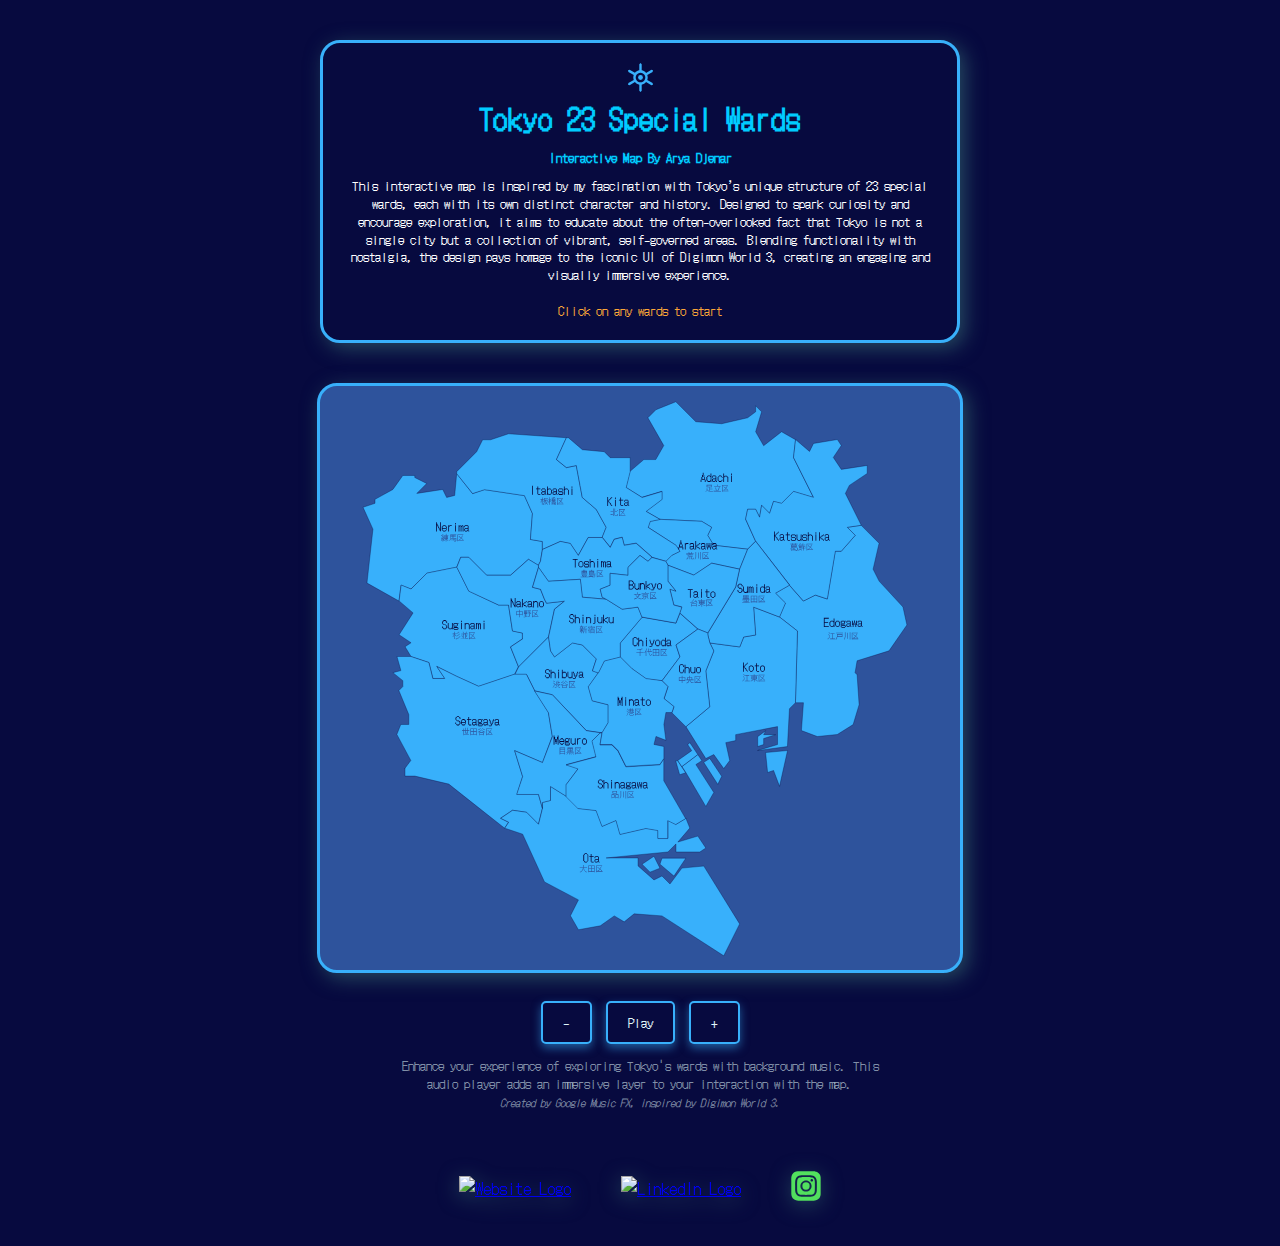
==== index.html @ 5ca35dac "Initial upload of Tokyo 23 Wards Interactive Map" ====
<!DOCTYPE html>
<html lang="en">
  <meta charset="UTF-8">
  <meta name="viewport" content="width=device-width, initial-scale=1.0">
  <title>Tokyo 23 Wards Map</title>
  <link rel="stylesheet" href="Tokyowards.css">
  <link href="https://fonts.googleapis.com/css2?family=DotGothic16&display=swap" rel="stylesheet">
<head>
  <div id="intro-section">
    <img src="Wards emblem/Tokyo-metropolis-emblem.svg" alt="Tokyo-metropolis-emblem Emblem" width="25">
    <h1 id="map-title">Tokyo 23 Special Wards</h1>
    <h2 id="map-subtitle">Interactive Map By Arya Djenar</h2>
    <p id="intro-paragraph">
      This interactive map is inspired by my fascination with Tokyo’s unique structure of 23 special wards, 
      each with its own distinct character and history. Designed to spark curiosity and encourage exploration, 
      it aims to educate about the often-overlooked fact that Tokyo is not a single city but a collection of vibrant, self-governed areas. 
      Blending functionality with nostalgia, the design pays homage to the iconic UI of Digimon World 3, creating an engaging and visually immersive experience.
    </p>
    <p id="intro-paragraph2">
      <br>Click on any wards to start
    </p>
  </div>
</head>
<body>
    <div id="map-container">
        <!-- SVG Map -->
        <?xml version="1.0" encoding="UTF-8"?>
        <svg xmlns="http://www.w3.org/2000/svg" version="1.1" viewBox="0 0 550 500">
          <!-- Generator: Adobe Illustrator 29.0.0, SVG Export Plug-In . SVG Version: 2.1.0 Build 186)  -->
          <defs>
            <style>
              .st0 {
                fill: #38b0fb;
                stroke: #070a3f;
                stroke-width: .3px;
              }
        
              .st1 {
                fill: #070a3f;
                
              }
        
              .st2 {
                fill: #2e539c;
             
              }
                </style>
          </defs>
          <g id="Layer_1">
            <g id="Layer_11" data-name="Layer_1">
              <g id="Edogawa">
                <path class="st0" d="M398.8,196.1l15.9,12.4-1.8,63.6h7.1l-1.8,24.7,14.1,5.3,17.7-1.8,14.1-8.8,5.3-17.7-1.8-26.5-1.8-1.8,1.8-10.6,28.3-8.8,15.9-23-3.5-15.9-21.2-23-5.3-10.6,5.3-23-14.1-14.1-1.8-1.8-12.4,1.8,7.1,7.1-12.4,14.1h-5.3l-7.1,42.4-10.6-3.5-10.6,5.3-12.4-14.1-12.4,7.1,8.8,8.8-5.3,12.4h.2,0Z"/>
              </g>
              <g id="Adachi">
                <path class="st0" d="M370.5,100.6h7.1l3.5,7.1,1.8-10.6,7.1,7.1,3.5-10.6,7.1,1.8,10.6-10.6,17.7,5.3-17.7-35.4,1.8-15.9-12.4-7.1-15.9,12.4-7.1-12.4,5.3-17.7-5.3-5.3v5.3l-7.1,5.3-23,5.3-23-1.8-17.7-17.7-17.7,7.1-7.1,7.1,14.1,24.7-7.1,12.4h-10.6l-12.4,10.6-3.5,14.1,14.1,8.8,17.7-5.3v7.1l-14.1,10.6,12.4,7.1,37.1,1.8,8.8,5.3-3.5,7.1,5.3,8.8,30.1,3.5,7.1-7.1-8.8-19.4,1.8-8.8h0Z"/>
              </g>
              <g id="Nerima">
                <path class="st0" d="M32.9,166l28.3,15.9,1.8-14.1,8.8,3.5,14.1-14.1,26.5-5.3,3.5-8.8h7.1l15.9,15.9h21.2l15.9-14.1,8.8,5.3,1.8-3.5,1.8-10.6v-7.1l-10.6-1.8,1.8-23-7.1-15.9-35.4-5.3-10.6,3.5-14.1-17.7-1.8,19.4-7.1,1.8-3.5-7.1-23,3.5,8.8-8.8-10.6-5.3v-1.8h-10.6l-8.8,12.4-15.9,8.8v3.5l-10.6,3.5,8.8,19.4-5.3,47.7v.2h.1Z"/>
              </g>
              <g id="Itabashi">
                <path class="st0" d="M245,116.5l-8.8-15.9-12.4-10.6-5.3-28.3-8.8,1.8-8.8-7.1,8.8-19.4-51.3-3.5-15.9,5.3h-7.1l-5.3,10.6-17.7,17.7v1.8l14.1,17.7,10.6-3.5,35.4,5.3,7.1,15.9-1.8,23,10.6,1.8v7.1l15.9-7.1,8.8,1.8,7.1,10.6,8.8-15.9h12.4l3.5-8.8v-.3h0Z"/>
              </g>
              <g id="Katsushika">
                <path class="st0" d="M407.6,167.8l12.4,14.1,10.6-5.3,10.6,3.5,7.1-42.4h5.3l12.4-14.1-7.1-7.1,12.4-1.8-14.1-28.3,3.5-7.1,15.9-10.6v-7.1l-23,3.5-7.1-10.6,7.1-10.6-3.5-5.3-21.2,3.5-3.5,7.1-12.4-10.6-1.8,15.9,17.7,35.4-17.7-5.3-10.6,10.6-7.1-1.8-3.5,10.6-7.1-7.1-1.8,10.6-3.5-7.1h-7.1l-1.8,8.8,8.8,19.4,30.1,38.9v.3h0Z"/>
              </g>
              <g id="Arakawa">
                <path class="st0" d="M299.8,150.1l23,8.8,15.9-10.6,24.7,5.3,7.1-17.7-30.1-3.5-5.3-8.8,3.5-7.1-8.8-5.3-37.1-1.8-8.8,1.8-1.8,5.3,24.7,15.9,3.5,5.3-7.1,3.5-5.3,5.3,1.8,3.5h0Z"/>
              </g>
              <g id="Kita">
                <path class="st0" d="M285.7,143.1l12.4,3.5,5.3-5.3,7.1-3.5-3.5-5.3-24.7-15.9,1.8-5.3,8.8-1.8-12.4-7.1,14.1-10.6v-7.1l-17.7,5.3-14.1-8.8,3.5-14.1v-12.4h-17.7l-5.3-5.3-19.4-1.8-12.4-10.6h-1.8l-8.8,19.4,8.8,7.1,8.8-1.8,5.3,28.3,12.4,10.6,8.8,15.9-3.5,8.8,7.1,8.8,3.5-7.1,7.1-1.8,1.8,7.1,10.6-1.8,14.1,12.4v.2h0Z"/>
              </g>
              <g id="Toshima">
                <path class="st0" d="M285.7,143.1l-14.1-12.4-10.6,1.8-1.8-7.1-7.1,1.8-3.5,7.1-7.1-8.8h-12.4l-8.8,15.9-7.1-10.6-8.8-1.8-15.9,7.1-1.8,10.6-1.8,3.5v1.8l8.8,12.4,28.3-1.8,1.8,15.9,21.2,1.8-3.5-1.8-1.8-7.1,8.8-3.5v-10.6l15.9,1.8v-7.1l10.6-10.6,7.1,5.3,3.5-3.5h.1Z"/>
              </g>
              <g id="Suginami">
                <path class="st0" d="M167.2,240.3l-7.1-17.7,10.6-7.1v-5.3l-8.8-1.8-3.5-23h-8.8l-26.5-12.4-10.6-21.2-26.5,5.3-14.1,14.1-8.8-3.5-1.8,14.1,12.4,10.6-12.4,19.4,10.6,7.1-5.3,3.5,5.3,8.8,15.9,5.3,3.5,14.1h10.6l-7.1-10.6,17.7,8.8,19.4,8.8,31.8-10.6,3.5-7.1v.4h0Z"/>
              </g>
              <g id="Nakano">
                <path class="st0" d="M170.8,215.5l-10.6,7.1,7.1,17.7,26.5-26.5,5.3-24.7,8.8-7.1-15.9,1.8-1.8-3.5-3.5-8.8-7.1-1.8,5.3-17.7v-1.8l-8.8-5.3-15.9,14.1h-21.2l-15.9-15.9h-7.1l-3.5,8.8,10.6,21.2,26.5,12.4h8.8l3.5,23,8.8,1.8v5.3h0Z"/>
              </g>
              <g id="Shibuya">
                <path class="st0" d="M181.4,261.5l15.9,3.5,30.1,31.8,12.4,1.8h1.8l5.3-8.8v-15.9l-14.1-3.5-3.5-12.4,8.8-12.4-5.3-1.8,3.5-10.6-12.4-12.4-8.8-1.8-15.9,12.4-3.5-5.3-1.8-12.4-26.5,26.5-3.5,7.1h10.6l7.1,14.1h-.2Z"/>
              </g>
              <g id="Setagaya">
                <path class="st0" d="M66.5,330.1v7.1h8.8l30.1,7.1,33.6,26.6,15.9,12.5,3.5-5.3-7.1-3.5,10.6-7.1,12.4,1.8,10.6,10.7,3.5-14.2-3.5-12.5h-19c0-.1,5-15.7,5-15.7l-7.1-23,24.7,10.6,8.7-23.4-3.5-21.3-12.4-19.5-7.1-14.2h-10.6l-31.8,10.7-19.4-8.8-17.7-8.8,7.1,10.7h-10.6l-3.5-14.2-15.9-5.3h-12.4l3.5,12.5-7.1,1.8,8.8,7.1v5.3l-3.5,3.5,8.8,21.3v8.8h-7.1l-3.5,8.8,12.4,23.1-5.3,7.1v-.3h.1Z"/>
              </g>
              <g id="Ota">
                <path class="st0" d="M315.7,374.6l-8.8,5.3-7.1-3.5v15.9h-8.8v-7.1l-10.6-1.8-23,5.3-3.5-12.4-12.4,5.3-5.3-14.1-15.9-1.8-10.6-10.6-14.1-8.8v12.4l-7.1,1.8v5.3l-3.5,14.1-10.6-10.6-12.4-1.8-10.6,7.1,7.1,3.5-3.5,5.3,15.9,5.3,19.4,42.4,30.1,15.9-7.1,14.1,7.1,12.4,19.4-3.5,12.4-8.8,8.8,5.3,8.8-7.1,24.7,1.8,54.8,35.4,14.1-28.3-31.8-51.3-19.4,1.8-10.6,14.1-7.1-7.1-7.1,3.5-14.1-12.4v-7.1h-28.3l54.8-5.3,7.1-7.1v7.1h21.2l5.3-3.5-7.1-10.6-17.7,5.3,10.6-12.4-3.5-8.8h0ZM276.8,415.3l7.1,7.1,8.8-3.5-5.3-10.6-10.6,7.1h0ZM292.7,415.3l12.4,10.6,10.6-15.9h-21.2l-1.8,5.3Z"/>
              </g>
              <g id="Meguro">
                <path class="st0" d="M209.7,355.2v-10.6l10.6-14.1-10.6-3.5,26.5-7.1-3.5-14.1,7.1-7.1-12.4-1.8-30.1-31.8-15.9-3.5,12.4,19.4,3.5,21.2-8.8,23-24.7-10.6,7.1,23-5.3,15.9h19.4l3.5,12.4v-5.3l7.1-1.8v-12.4l14.1,8.8h0Z"/>
              </g>
              <g id="Shinagawa">
                <path class="st0" d="M220.1,366l15.9,1.8,5.3,14.1,12.4-5.3,3.5,12.4,23-5.3,10.6,1.8v7.1h8.8v-15.9l7.1,3.5,8.8-5.3-19.4-33.6v-19.4l-3.5,5.3-30.1,1.8-7.1-14.1-5.3-5.3h-10.6l1.8-10.6h-1.8l-7.1,7.1,3.5,14.1-26.5,7.1,10.6,3.5-10.6,14.1v10.6l10.6,10.6h.1ZM315.5,334.2l-3.5-5.3-3.5-5.3h-1.8l3.5,12.4,5.3-1.8h0Z"/>
              </g>
              <g id="Koto">
                <path class="st0" d="M315.7,293.3l17.7,28.3,7.1-3.5,8.8,12.4,5.3-7.1-3.5-15.9,8.8-1.8v-5.3l37.1-7.1v15.9l-17.7,5.3,26.5-3.5,1.8-33.6,5.3-5.3,1.8-63.6-15.9-12.4-23-8.8,1.8,24.7-10.6,1.8-3.5,8.8-26.5-3.5,3.5,7.1-7.1,17.7,3.5,31.8-21.2,17.7h0ZM379.4,302.2v8.8l5.3-1.8v-5.3l10.6-3.5h-10.6l1.8-3.5-7.1,5.3h0ZM386.4,316.3l1.8,17.7,5.3-1.8,5.3,14.1,7.1-31.8-19.4,1.8h0ZM326.3,318.1l-14.1,10.6,3.5,5.3,17.7,30.1,7.1-12.4-15.9-24.7,5.3-3.5-3.5-5.3h-.1ZM331.6,325.1l12.4,19.4,3.5-7.1-10.6-15.9-5.3,3.5h0Z"/>
              </g>
              <g id="Sumida">
                <path class="st0" d="M335.2,212l1.8,7.1,26.5,3.5,3.5-8.8,10.6-1.8-1.8-24.7,23,8.8,5.3-12.4-8.8-8.8,12.4-7.1-30.1-38.9-7.1,7.1-7.1,17.7-3.5,15.9-24.7,40.7v1.8h0Z"/>
              </g>
              <g id="Chiyoda">
                <path class="st0" d="M268,242.1l12.4,8.8,14.1,1.8,15.9-21.2-3.5-10.6,19.4-14.1-15.9-14.1-3.5,8.8-30.1-5.3-19.4,23v12.4l10.6,10.6h0Z"/>
              </g>
              <g id="Taito">
                <path class="st0" d="M326.3,206.7l8.8,3.5,24.7-40.7,3.5-15.9-24.7-5.3-15.9,10.6-23-8.8v14.1l7.1,8.8-5.3-1.8,3.5,14.1,7.1,1.8-1.8,5.3,15.9,14.1v.2h0Z"/>
              </g>
              <g id="Chuo">
                <path class="st0" d="M303.3,281l12.4,12.4,21.2-17.7-3.5-31.8,7.1-17.7-3.5-7.1-1.8-7.1v-1.8l-8.8-3.5-19.4,14.1,3.5,10.6-15.9,21.2,5.3,5.3-3.5,10.6,8.8,7.1-1.8,5.3h-.1Z"/>
              </g>
              <g id="Minato">
                <path class="st0" d="M229.1,258l3.5,12.4,14.1,3.5v15.9l-5.3,8.8-1.8,10.6h10.6l5.3,5.3,7.1,14.1,30.1-1.8,3.5-5.3v-10.6l-8.8-1.8,1.8-7.1,8.8,3.5-1.8-14.1,1.8-10.6h5.3l1.8-5.3-8.8-7.1,3.5-10.6-5.3-5.3-14.1-1.8-12.4-8.8-10.6-10.6-14.1,3.5-5.3,10.6-8.8,12.4v.2h0ZM312.2,328.7l14.1-10.6-7.1-10.6-1.8,1.8,3.5,5.3-12.4,8.8,3.5,5.3h.2,0Z"/>
              </g>
              <g id="Shinjuku">
                <path class="st0" d="M276.8,196.1l-3.5-8.8-14.1,1.8-14.1-8.8-21.2-1.8-1.8-15.9-28.3,1.8-8.8-12.4-5.3,17.7,7.1,1.8,3.5,8.8,1.8,3.5,15.9-1.8-8.8,7.1-5.3,24.7,1.8,12.4,3.5,5.3,15.9-12.4,8.8,1.8,12.4,12.4-3.5,10.6,5.3,1.8,5.3-10.6,14.1-3.5v-12.4l19.4-23h0Z"/>
              </g>
              <g id="Bunkyo">
                <path class="st0" d="M306.9,173.1l-7.1-8.8v-14.1l-1.8-3.5-12.4-3.5-3.5,3.5-7.1-5.3-10.6,10.6v7.1l-15.9-1.8v10.6l-8.8,3.5,1.8,7.1,3.5,1.8,14.1,8.8,14.1-1.8,3.5,8.8,30.1,5.3,3.5-8.8,1.8-5.3-7.1-1.8-3.5-14.1,5.3,1.8h.1Z"/>
              </g>
            </g>
          </g>
          <g id="Wards_labels">
            <g id="Labels">
              <path class="st1" d="M438.1,196.8h4.4v.7h-3.7v3h3.1v.7h-3.1v3h3.7v.7h-4.4v-8.2h0Z"/>
              <path class="st1" d="M443.7,203.7h-.6v-3.2h.6v-.6h.6v-.6h2v.6h.5v-2.5h.7v7.5h-.7v-.6h-.5v.6h-2v-.6h-.6v-.6h0ZM444.4,203.6v.6h1.8v-.6h.6v-3h-.6v-.6h-1.8v.6h-.6v3h.6Z"/>
              <path class="st1" d="M448.7,203.7h-.6v-3.2h.6v-.6h.6v-.6h2v.6h.6v.6h.6v3.2h-.6v.6h-.6v.6h-2v-.6h-.6v-.6ZM449.4,203.6v.6h1.8v-.6h.6v-3h-.6v-.6h-1.8v.6h-.6v3h.6Z"/>
              <path class="st1" d="M453.1,203.6h.6v-.5h-.6v-.7h.6v-.5h-.6v-2h.6v-.6h2.6v.6h.5v-.6h.7v.7h-.6v1.9h-.6v.6h-2.5v.5h3.1v.6h.6v1.4h-.6v.6h-3.2v-.6h-.6v-1.4ZM456.2,201.8v-1.8h-2.4v1.8h2.4ZM456.8,204.9v-1.1h-3v1.1h3Z"/>
              <path class="st1" d="M458.1,202.4h.6v-.6h2.5v-1.8h-2.4v1.2h-.7v-1.3h.6v-.6h2.6v.6h.6v4.3h.6v.7h-.7v-.6h-1.1v.6h-2v-.6h-.6v-2h0ZM460.6,204.2v-.6h.6v-1.1h-2.4v1.7h1.8Z"/>
              <path class="st1" d="M463.7,203.1h-.6v-3.8h.7v3.7h.5v-1.9h.6v-1.9h.7v1.9h.6v1.9h.5v-3.7h.7v3.8h-.6v1.9h-.7v-1.9h-.6v-1.9h-.5v1.9h-.6v1.9h-.7v-1.9Z"/>
              <path class="st1" d="M468.1,202.4h.6v-.6h2.5v-1.8h-2.4v1.2h-.7v-1.3h.6v-.6h2.6v.6h.6v4.3h.6v.7h-.7v-.6h-1.1v.6h-2v-.6h-.6v-2h0ZM470.6,204.2v-.6h.6v-1.1h-2.4v1.7h1.8Z"/>
              <path class="st1" d="M393.9,120.3h.7v3.1h.5v-.6h.6v-.6h.6v-.6h.6v-.6h.6v-.6h.7v.7h-.6v.6h-.6v.6h-.6v.6h-.6v.6h-.6v1.1h.6v.6h.6v.6h.6v1.2h.6v.6h.6v.7h-.7v-.6h-.6v-.6h-.6v-1.2h-.6v-.6h-.6v-.6h-.5v3.7h-.7v-8.2h0Z"/>
              <path class="st1" d="M398.9,125.8h.6v-.6h2.5v-1.8h-2.4v1.2h-.7v-1.3h.6v-.6h2.6v.6h.6v4.3h.6v.7h-.7v-.6h-1.1v.6h-2v-.6h-.6v-2h0ZM401.4,127.7v-.6h.6v-1.1h-2.4v1.7h1.8Z"/>
              <path class="st1" d="M405.4,123.5h-1.2v-.7h1.2v-1.9h.7v1.9h1.9v.7h-1.9v4.2h1.9v.7h-2v-.6h-.6s0-4.3,0-4.3Z"/>
              <path class="st1" d="M408.9,126.5h.7v1.2h3v-1.7h-3.1v-.6h-.6v-2h.6v-.6h3.2v.6h.6v1.3h-.7v-1.2h-3v1.8h3.1v.6h.6v2h-.6v.6h-3.2v-.6h-.6v-1.3h0Z"/>
              <path class="st1" d="M414.5,127.2h-.6v-4.4h.7v4.3h.6v.6h1.8v-.6h.6v-4.3h.7v5.7h-.7v-.6h-.5v.6h-2v-.6h-.6v-.6h0Z"/>
              <path class="st1" d="M418.9,126.5h.7v1.2h3v-1.7h-3.1v-.6h-.6v-2h.6v-.6h3.2v.6h.6v1.3h-.7v-1.2h-3v1.8h3.1v.6h.6v2h-.6v.6h-3.2v-.6h-.6v-1.3h0Z"/>
              <path class="st1" d="M423.9,120.9h.7v2.5h.5v-.6h2v.6h.6v.6h.6v4.5h-.7v-4.3h-.6v-.6h-1.8v.6h-.6v4.3h-.7v-7.5h0Z"/>
              <path class="st1" d="M430.7,120.9h.7v1.3h-.7v-1.3ZM430.7,122.7h.7v5.7h-.7v-5.7Z"/>
              <path class="st1" d="M433.9,120.9h.7v4.3h.5v-.6h.6v-.6h1.2v-.6h.6v-.6h.7v.7h-.6v.6h-.6v.6h-1.2v.6h-.6v.5h.6v.6h1.2v.6h.6v.6h.6v.7h-.7v-.6h-.6v-.6h-1.2v-.6h-.6v-.6h-.5v2.5h-.7v-7.5Z"/>
              <path class="st1" d="M438.9,125.8h.6v-.6h2.5v-1.8h-2.4v1.2h-.7v-1.3h.6v-.6h2.6v.6h.6v4.3h.6v.7h-.7v-.6h-1.1v.6h-2v-.6h-.6v-2h0ZM441.4,127.7v-.6h.6v-1.1h-2.4v1.7h1.8Z"/>
              <path class="st1" d="M328.9,74.3h.6v-2.5h.6v-1.8h.6v-1.9h.7v1.9h.6v1.8h.6v2.5h.6v2h-.7v-1.9h-3v1.9h-.7v-2h0ZM332,73.7v-1.8h-.6v-1.9h-.5v1.9h-.6v1.8h1.8,0Z"/>
              <path class="st1" d="M334.5,75h-.6v-3.2h.6v-.6h.6v-.6h2v.6h.5v-2.5h.7v7.5h-.7v-.6h-.5v.6h-2v-.6h-.6v-.6ZM335.3,74.9v.6h1.8v-.6h.6v-3h-.6v-.6h-1.8v.6h-.6v3h.6Z"/>
              <path class="st1" d="M338.9,73.7h.6v-.6h2.5v-1.8h-2.4v1.2h-.7v-1.3h.6v-.6h2.6v.6h.6v4.3h.6v.7h-.7v-.6h-1.1v.6h-2v-.6h-.6v-2h0ZM341.4,75.6v-.6h.6v-1.1h-2.4v1.7h1.8Z"/>
              <path class="st1" d="M344.5,75h-.6v-3.2h.6v-.6h.6v-.6h2v.6h.6v.6h.6v.7h-.7v-.6h-.6v-.6h-1.8v.6h-.6v3h.6v.6h1.8v-.6h.6v-.6h.7v.7h-.6v.6h-.6v.6h-2v-.6h-.6v-.6Z"/>
              <path class="st1" d="M348.9,68.8h.7v2.5h.5v-.6h2v.6h.6v.6h.6v4.5h-.7v-4.3h-.6v-.6h-1.8v.6h-.6v4.3h-.7v-7.5h0Z"/>
              <path class="st1" d="M355.8,68.8h.7v1.3h-.7v-1.3ZM355.8,70.6h.7v5.7h-.7v-5.7Z"/>
              <path class="st1" d="M246,89.5h.7v3.1h.5v-.6h.6v-.6h.6v-.6h.6v-.6h.6v-.6h.7v.7h-.6v.6h-.6v.6h-.6v.6h-.6v.6h-.6v1.1h.6v.6h.6v.6h.6v1.2h.6v.6h.6v.7h-.7v-.6h-.6v-.6h-.6v-1.2h-.6v-.6h-.6v-.6h-.5v3.7h-.7s0-8.1,0-8.1Z"/>
              <path class="st1" d="M252.8,90.1h.7v1.3h-.7v-1.3ZM252.8,92h.7v5.7h-.7v-5.7Z"/>
              <path class="st1" d="M257.5,92.7h-1.2v-.7h1.2v-1.9h.7v1.9h1.9v.7h-1.9v4.2h1.9v.7h-2v-.6h-.6s0-4.3,0-4.3Z"/>
              <path class="st1" d="M261,95.1h.6v-.6h2.5v-1.8h-2.4v1.2h-.7v-1.3h.6v-.6h2.6v.6h.6v4.3h.6v.7h-.7v-.6h-1.1v.6h-2v-.6h-.6v-2h0ZM263.5,96.9v-.6h.6v-1.1h-2.4v1.7h1.8Z"/>
              <path class="st1" d="M179.3,79.6h.7v8.1h-.7v-8.1Z"/>
              <path class="st1" d="M184,82.8h-1.2v-.7h1.2v-1.9h.7v1.9h1.9v.7h-1.9v4.2h1.9v.7h-2v-.6h-.6v-4.3h0Z"/>
              <path class="st1" d="M187.5,85.2h.6v-.6h2.5v-1.8h-2.4v1.2h-.7v-1.3h.6v-.6h2.6v.6h.6v4.3h.6v.7h-.7v-.6h-1.1v.6h-2v-.6h-.6v-2h0ZM190,87v-.6h.6v-1.1h-2.4v1.7h1.8Z"/>
              <path class="st1" d="M192.5,80.2h.7v2.5h.5v-.6h2v.6h.6v.6h.6v3.2h-.6v.6h-.6v.6h-2v-.6h-.5v.6h-.7s0-7.5,0-7.5ZM193.8,86.4v.6h1.8v-.6h.6v-3h-.6v-.6h-1.8v.6h-.6v3h.6Z"/>
              <path class="st1" d="M197.5,85.2h.6v-.6h2.5v-1.8h-2.4v1.2h-.7v-1.3h.6v-.6h2.6v.6h.6v4.3h.6v.7h-.7v-.6h-1.1v.6h-2v-.6h-.6v-2h0ZM200,87v-.6h.6v-1.1h-2.4v1.7h1.8Z"/>
              <path class="st1" d="M202.5,85.8h.7v1.2h3v-1.7h-3.1v-.6h-.6v-2h.6v-.6h3.2v.6h.6v1.3h-.7v-1.2h-3v1.8h3.1v.6h.6v2h-.6v.6h-3.2v-.6h-.6v-1.3h0Z"/>
              <path class="st1" d="M207.5,80.2h.7v2.5h.5v-.6h2v.6h.6v.6h.6v4.4h-.7v-4.3h-.6v-.6h-1.8v.6h-.6v4.3h-.7v-7.5Z"/>
              <path class="st1" d="M214.3,80.2h.7v1.3h-.7v-1.3ZM214.3,82.1h.7v5.7h-.7v-5.7Z"/>
              <path class="st1" d="M94.1,112.1h.7v1.2h.6v1.2h.6v1.2h.6v1.2h.6v1.2h.5v-6.2h.7v8.1h-.7v-.6h-.6v-1.2h-.6v-1.2h-.6v-1.2h-.6v-1.2h-.5v5.6h-.7v-8.1Z"/>
              <path class="st1" d="M99.8,119h-.6v-3.2h.6v-.6h.6v-.6h2v.6h.6v.6h.6v2h-3.7v1.1h.6v.6h1.8v-.6h.6v-.6h.7v.7h-.6v.6h-.6v.6h-2v-.6h-.6v-.6ZM102.9,117v-1.1h-.6v-.6h-1.8v.6h-.6v1.1h3Z"/>
              <path class="st1" d="M104.8,114.6h.7v.6h.5v-.6h2v.7h-1.8v.6h-.6v4.3h-.7v-5.7h0Z"/>
              <path class="st1" d="M111,112.7h.7v1.3h-.7v-1.3ZM111,114.6h.7v5.7h-.7v-5.7Z"/>
              <path class="st1" d="M114.1,114.6h.7v.6h.5v-.6h.7v.6h1.1v-.6h.7v.6h.6v5.1h-.7v-5h-.5v.6h-.6v4.3h-.7v-5h-.5v.6h-.6v4.3h-.7v-5.7.2Z"/>
              <path class="st1" d="M119.1,117.7h.6v-.6h2.5v-1.8h-2.4v1.2h-.7v-1.3h.6v-.6h2.6v.6h.6v4.3h.6v.7h-.7v-.6h-1.1v.6h-2v-.6h-.6v-2h0ZM121.6,119.5v-.6h.6v-1.1h-2.4v1.7h1.8Z"/>
              <path class="st1" d="M100.1,205.7h-.6v-1.3h.7v1.2h.6v.6h1.8v-.6h.6v-1.8h-.6v-.6h-1.9v-.6h-.6v-.6h-.6v-2h.6v-.6h.6v-.6h2v.6h.6v.6h.6v1.4h-.7v-1.2h-.6v-.6h-1.8v.6h-.6v1.8h.6v.6h1.9v.6h.6v.6h.6v2h-.6v.6h-.6v.6h-2v-.6h-.6v-.6h0Z"/>
              <path class="st1" d="M105.1,205.7h-.6v-4.4h.7v4.3h.6v.6h1.8v-.6h.6v-4.3h.7v5.7h-.7v-.6h-.5v.6h-2v-.6h-.6v-.6h0Z"/>
              <path class="st1" d="M109.5,205.6h.6v-.5h-.6v-.7h.6v-.5h-.6v-2h.6v-.6h2.6v.6h.5v-.6h.7v.7h-.6v1.9h-.6v.6h-2.5v.5h3.1v.6h.6v1.3h-.6v.6h-3.2v-.6h-.6v-1.3ZM112.6,203.8v-1.8h-2.4v1.8h2.4ZM113.2,206.9v-1.1h-3v1.1h3Z"/>
              <path class="st1" d="M116.3,199.4h.7v1.3h-.7v-1.3ZM116.3,201.3h.7v5.7h-.7v-5.7Z"/>
              <path class="st1" d="M119.5,201.3h.7v.6h.5v-.6h2v.6h.6v.6h.6v4.4h-.7v-4.3h-.6v-.6h-1.8v.6h-.6v4.3h-.7v-5.7h0Z"/>
              <path class="st1" d="M124.5,204.4h.6v-.6h2.5v-1.8h-2.4v1.2h-.7v-1.3h.6v-.6h2.6v.6h.6v4.3h.6v.7h-.7v-.6h-1.1v.6h-2v-.6h-.6v-2h0ZM127,206.2v-.6h.6v-1.1h-2.4v1.7h1.8Z"/>
              <path class="st1" d="M129.5,201.3h.7v.6h.5v-.6h.7v.6h1.1v-.6h.7v.6h.6v5.1h-.7v-5h-.5v.6h-.6v4.3h-.7v-5h-.5v.6h-.6v4.3h-.7v-5.7.2Z"/>
              <path class="st1" d="M136.3,199.4h.7v1.3h-.7v-1.3ZM136.3,201.3h.7v5.7h-.7v-5.7Z"/>
              <path class="st1" d="M111.8,291h-.6v-1.3h.7v1.2h.6v.6h1.8v-.6h.6v-1.8h-.6v-.6h-1.8v-.6h-.6v-.6h-.6v-2h.6v-.6h.6v-.6h2v.6h.6v.6h.6v1.3h-.7v-1.2h-.6v-.6h-1.8v.6h-.6v1.8h.6v.6h1.9v.6h.6v.6h.6v2h-.6v.6h-.6v.6h-2v-.6h-.6v-.6h0Z"/>
              <path class="st1" d="M116.8,291h-.6v-3.2h.6v-.6h.6v-.6h2v.6h.6v.6h.6v2h-3.7v1.1h.6v.6h1.8v-.6h.6v-.6h.7v.7h-.6v.6h-.6v.6h-2v-.6h-.6v-.6ZM119.8,289.1v-1.1h-.6v-.6h-1.8v.6h-.6v1.1h3Z"/>
              <path class="st1" d="M122.7,287.3h-1.2v-.7h1.2v-1.9h.7v1.9h1.9v.7h-1.9v4.2h1.9v.7h-2v-.6h-.6v-4.3h0Z"/>
              <path class="st1" d="M126.1,289.7h.6v-.6h2.5v-1.8h-2.4v1.2h-.7v-1.3h.6v-.6h2.6v.6h.6v4.3h.6v.7h-.7v-.6h-1.1v.6h-2v-.6h-.6v-2h0ZM128.6,291.5v-.6h.6v-1.1h-2.4v1.7h1.8Z"/>
              <path class="st1" d="M131.1,290.9h.6v-.5h-.6v-.7h.6v-.5h-.6v-2h.6v-.6h2.6v.6h.5v-.6h.7v.7h-.6v1.9h-.6v.6h-2.5v.5h3.1v.6h.6v1.4h-.6v.6h-3.2v-.6h-.6v-1.4ZM134.2,289.1v-1.8h-2.4v1.8h2.4ZM134.8,292.2v-1.1h-3v1.1h3Z"/>
              <path class="st1" d="M136.1,289.7h.6v-.6h2.5v-1.8h-2.4v1.2h-.7v-1.3h.6v-.6h2.6v.6h.6v4.3h.6v.7h-.7v-.6h-1.1v.6h-2v-.6h-.6v-2h0ZM138.6,291.5v-.6h.6v-1.1h-2.4v1.7h1.8Z"/>
              <path class="st1" d="M143,292.2v-1.1h-.6v-1.2h-.6v-1.9h-.6v-1.3h.7v1.2h.6v1.9h.6v1.2h.5v-1.2h.6v-1.9h.6v-1.2h.7v1.3h-.6v1.9h-.6v1.2h-.6v1.2h-.6v.6h-2v-.7h1.9Z"/>
              <path class="st1" d="M146.1,289.7h.6v-.6h2.5v-1.8h-2.4v1.2h-.7v-1.3h.6v-.6h2.6v.6h.6v4.3h.6v.7h-.7v-.6h-1.1v.6h-2v-.6h-.6v-2h0ZM148.6,291.5v-.6h.6v-1.1h-2.4v1.7h1.8Z"/>
              <path class="st1" d="M225.3,412.6h-.6v-5.7h.6v-.6h.6v-.6h2v.6h.6v.6h.6v5.7h-.6v.6h-.6v.6h-2v-.6h-.6v-.6ZM226.1,412.5v.6h1.8v-.6h.6v-5.5h-.6v-.6h-1.8v.6h-.6v5.5h.6Z"/>
              <path class="st1" d="M231.3,408.9h-1.2v-.7h1.2v-1.9h.7v1.9h1.9v.7h-1.9v4.2h1.9v.7h-2v-.6h-.6v-4.3h0Z"/>
              <path class="st1" d="M234.7,411.3h.6v-.6h2.5v-1.8h-2.4v1.2h-.7v-1.3h.6v-.6h2.6v.6h.6v4.3h.6v.7h-.7v-.6h-1.1v.6h-2v-.6h-.6v-2h0ZM237.2,413.2v-.6h.6v-1.1h-2.4v1.7h1.8Z"/>
              <path class="st1" d="M238.2,347h-.6v-1.3h.7v1.2h.6v.6h1.8v-.6h.6v-1.8h-.6v-.6h-1.8v-.6h-.6v-.6h-.6v-2h.6v-.6h.6v-.6h2v.6h.6v.6h.6v1.3h-.7v-1.2h-.6v-.6h-1.8v.6h-.6v1.8h.6v.6h1.9v.6h.6v.6h.6v2h-.6v.6h-.6v.6h-2v-.6h-.6v-.6h0Z"/>
              <path class="st1" d="M242.6,340.7h.7v2.5h.5v-.6h2v.6h.6v.6h.6v4.5h-.7v-4.3h-.6v-.6h-1.8v.6h-.6v4.3h-.7v-7.5h0Z"/>
              <path class="st1" d="M249.5,340.7h.7v1.3h-.7v-1.3ZM249.5,342.5h.7v5.7h-.7v-5.7Z"/>
              <path class="st1" d="M252.6,342.5h.7v.6h.5v-.6h2v.6h.6v.6h.6v4.5h-.7v-4.3h-.6v-.6h-1.8v.6h-.6v4.3h-.7v-5.7h0Z"/>
              <path class="st1" d="M257.6,345.6h.6v-.6h2.5v-1.8h-2.4v1.2h-.7v-1.3h.6v-.6h2.6v.6h.6v4.3h.6v.7h-.7v-.6h-1.1v.6h-2v-.6h-.6v-2h0ZM260.1,347.5v-.6h.6v-1.1h-2.4v1.7h1.8Z"/>
              <path class="st1" d="M262.6,346.9h.6v-.5h-.6v-.7h.6v-.5h-.6v-2h.6v-.6h2.6v.6h.5v-.6h.7v.7h-.6v1.9h-.6v.6h-2.5v.5h3.1v.6h.6v1.4h-.6v.6h-3.2v-.6h-.6v-1.4ZM265.7,345v-1.8h-2.4v1.8h2.4ZM266.3,348.1v-1.1h-3v1.1h3Z"/>
              <path class="st1" d="M267.6,345.6h.6v-.6h2.5v-1.8h-2.4v1.2h-.7v-1.3h.6v-.6h2.6v.6h.6v4.3h.6v.7h-.7v-.6h-1.1v.6h-2v-.6h-.6v-2h0ZM270.1,347.5v-.6h.6v-1.1h-2.4v1.7h1.8Z"/>
              <path class="st1" d="M273.2,346.4h-.6v-3.8h.7v3.7h.5v-1.9h.6v-1.9h.7v1.9h.6v1.9h.5v-3.7h.7v3.8h-.6v1.9h-.7v-1.9h-.6v-1.9h-.5v1.9h-.6v1.9h-.7v-1.9Z"/>
              <path class="st1" d="M277.6,345.6h.6v-.6h2.5v-1.8h-2.4v1.2h-.7v-1.3h.6v-.6h2.6v.6h.6v4.3h.6v.7h-.7v-.6h-1.1v.6h-2v-.6h-.6v-2h0ZM280.1,347.5v-.6h.6v-1.1h-2.4v1.7h1.8Z"/>
              <path class="st1" d="M198.4,301.2h.7v1.2h.6v1.9h.6v2.5h.5v-2.5h.6v-1.9h.6v-1.2h.7v8.2h-.7v-5h-.5v2.5h-.6v1.9h-.7v-1.9h-.6v-2.5h-.5v5h-.7v-8.2h0Z"/>
              <path class="st1" d="M204.1,308.1h-.6v-3.2h.6v-.6h.6v-.6h2v.6h.6v.6h.6v2h-3.7v1.1h.6v.6h1.8v-.6h.6v-.6h.7v.7h-.6v.6h-.6v.6h-2v-.6h-.6v-.6h0ZM207.1,306.1v-1.1h-.6v-.6h-1.8v.6h-.6v1.1h3Z"/>
              <path class="st1" d="M208.4,308h.6v-.5h-.6v-.7h.6v-.5h-.6v-2h.6v-.6h2.6v.6h.5v-.6h.7v.7h-.6v1.9h-.6v.6h-2.5v.5h3.1v.6h.6v1.4h-.6v.6h-3.2v-.6h-.6v-1.4ZM211.5,306.1v-1.8h-2.4v1.8h2.4ZM212.1,309.2v-1.1h-3v1.1h3Z"/>
              <path class="st1" d="M214.1,308.1h-.6v-4.4h.7v4.3h.6v.6h1.8v-.6h.6v-4.3h.7v5.7h-.7v-.6h-.5v.6h-2v-.6h-.6v-.6h0Z"/>
              <path class="st1" d="M219.1,303.6h.7v.6h.5v-.6h2v.7h-1.8v.6h-.6v4.3h-.7v-5.7h0Z"/>
              <path class="st1" d="M224.1,308.1h-.6v-3.2h.6v-.6h.6v-.6h2v.6h.6v.6h.6v3.2h-.6v.6h-.6v.6h-2v-.6h-.6v-.6ZM224.8,308v.6h1.8v-.6h.6v-3h-.6v-.6h-1.8v.6h-.6v3h.6Z"/>
              <path class="st1" d="M255.2,266.7h.7v1.2h.6v1.9h.6v2.5h.5v-2.5h.6v-1.9h.6v-1.2h.7v8.2h-.7v-5h-.5v2.5h-.6v1.9h-.7v-1.9h-.6v-2.5h-.5v5h-.7v-8.2Z"/>
              <path class="st1" d="M262,267.3h.7v1.3h-.7v-1.3ZM262,269.1h.7v5.7h-.7v-5.7Z"/>
              <path class="st1" d="M265.2,269.1h.7v.6h.5v-.6h2v.6h.6v.6h.6v4.5h-.7v-4.3h-.6v-.6h-1.8v.6h-.6v4.3h-.7v-5.7Z"/>
              <path class="st1" d="M270.2,272.2h.6v-.6h2.5v-1.8h-2.4v1.2h-.7v-1.3h.6v-.6h2.6v.6h.6v4.3h.6v.7h-.7v-.6h-1.1v.6h-2v-.6h-.6v-2h0ZM272.7,274.1v-.6h.6v-1.1h-2.4v1.7h1.8Z"/>
              <path class="st1" d="M276.7,269.9h-1.3v-.7h1.3v-1.9h.7v1.9h1.9v.7h-1.9v4.2h1.9v.7h-2v-.6h-.6v-4.3h0Z"/>
              <path class="st1" d="M280.8,273.6h-.6v-3.2h.6v-.6h.6v-.6h2v.6h.6v.6h.6v3.2h-.6v.6h-.6v.6h-2v-.6h-.6v-.6ZM281.5,273.5v.6h1.8v-.6h.6v-3h-.6v-.6h-1.8v.6h-.6v3h.6Z"/>
              <path class="st1" d="M191.3,249.1h-.6v-1.3h.7v1.2h.6v.6h1.8v-.6h.6v-1.8h-.6v-.6h-1.8v-.6h-.6v-.6h-.6v-2h.6v-.6h.6v-.6h2v.6h.6v.6h.6v1.3h-.7v-1.2h-.6v-.6h-1.8v.6h-.6v1.8h.6v.6h1.9v.6h.6v.6h.6v2h-.6v.6h-.6v.6h-2v-.6h-.6v-.6h0Z"/>
              <path class="st1" d="M195.7,242.8h.7v2.5h.5v-.6h2v.6h.6v.6h.6v4.5h-.7v-4.3h-.6v-.6h-1.8v.6h-.6v4.3h-.7v-7.5h0Z"/>
              <path class="st1" d="M202.5,242.8h.7v1.3h-.7v-1.3ZM202.5,244.6h.7v5.7h-.7v-5.7Z"/>
              <path class="st1" d="M205.7,242.8h.7v2.5h.5v-.6h2v.6h.6v.6h.6v3.2h-.6v.6h-.6v.6h-2v-.6h-.5v.6h-.7v-7.5h0ZM207,249v.6h1.8v-.6h.6v-3h-.6v-.6h-1.8v.6h-.6v3h.6Z"/>
              <path class="st1" d="M211.3,249.1h-.6v-4.4h.7v4.3h.6v.6h1.8v-.6h.6v-4.3h.7v5.7h-.7v-.6h-.5v.6h-2v-.6h-.6v-.6h0Z"/>
              <path class="st1" d="M217.5,250.2v-1.1h-.6v-1.2h-.6v-1.9h-.6v-1.3h.7v1.2h.6v1.9h.6v1.2h.5v-1.2h.6v-1.9h.6v-1.2h.7v1.3h-.6v1.9h-.6v1.2h-.6v1.2h-.6v.6h-2v-.7h1.9Z"/>
              <path class="st1" d="M220.7,247.7h.6v-.6h2.5v-1.8h-2.4v1.2h-.7v-1.3h.6v-.6h2.6v.6h.6v4.3h.6v.7h-.7v-.6h-1.1v.6h-2v-.6h-.6v-2h0ZM223.2,249.6v-.6h.6v-1.1h-2.4v1.7h1.8Z"/>
              <path class="st1" d="M160.3,179.4h.7v1.2h.6v1.2h.6v1.2h.6v1.2h.6v1.2h.5v-6.2h.7v8.2h-.7v-.6h-.6v-1.2h-.6v-1.2h-.6v-1.2h-.6v-1.2h-.5v5.6h-.7v-8.2Z"/>
              <path class="st1" d="M165.3,185h.6v-.6h2.5v-1.8h-2.4v1.2h-.7v-1.3h.6v-.6h2.6v.6h.6v4.3h.6v.7h-.7v-.6h-1.1v.6h-2v-.6h-.6v-2h0ZM167.8,186.8v-.6h.6v-1.1h-2.4v1.7h1.8Z"/>
              <path class="st1" d="M170.3,180h.7v4.3h.5v-.6h.6v-.6h1.2v-.6h.6v-.6h.7v.7h-.6v.6h-.6v.6h-1.2v.6h-.6v.5h.6v.6h1.2v.6h.6v.6h.6v.7h-.7v-.6h-.6v-.6h-1.2v-.6h-.6v-.6h-.5v2.5h-.7v-7.5h0Z"/>
              <path class="st1" d="M175.3,185h.6v-.6h2.5v-1.8h-2.4v1.2h-.7v-1.3h.6v-.6h2.6v.6h.6v4.3h.6v.7h-.7v-.6h-1.1v.6h-2v-.6h-.6v-2h0ZM177.8,186.8v-.6h.6v-1.1h-2.4v1.7h1.8Z"/>
              <path class="st1" d="M180.3,181.9h.7v.6h.5v-.6h2v.6h.6v.6h.6v4.5h-.7v-4.3h-.6v-.6h-1.8v.6h-.6v4.3h-.7v-5.7h0Z"/>
              <path class="st1" d="M186,186.3h-.6v-3.2h.6v-.6h.6v-.6h2v.6h.6v.6h.6v3.2h-.6v.6h-.6v.6h-2v-.6h-.6v-.6ZM186.7,186.2v.6h1.8v-.6h.6v-3h-.6v-.6h-1.8v.6h-.6v3h.6Z"/>
              <path class="st1" d="M217.2,145.3h-1.9v-.7h4.4v.7h-1.8v6.8h-.7v-6.8Z"/>
              <path class="st1" d="M221,150.8h-.6v-3.2h.6v-.6h.6v-.6h2v.6h.6v.6h.6v3.2h-.6v.6h-.6v.6h-2v-.6h-.6v-.6ZM221.7,150.7v.6h1.8v-.6h.6v-3h-.6v-.6h-1.8v.6h-.6v3h.6Z"/>
              <path class="st1" d="M225.4,150.1h.7v1.2h3v-1.7h-3.1v-.6h-.6v-2h.6v-.6h3.2v.6h.6v1.3h-.7v-1.2h-3v1.8h3.1v.6h.6v2h-.6v.6h-3.2v-.6h-.6v-1.3h0Z"/>
              <path class="st1" d="M230.4,144.5h.7v2.5h.5v-.6h2v.6h.6v.6h.6v4.5h-.7v-4.3h-.6v-.6h-1.8v.6h-.6v4.3h-.7v-7.5h0Z"/>
              <path class="st1" d="M237.2,144.5h.7v1.3h-.7v-1.3ZM237.2,146.4h.7v5.7h-.7v-5.7Z"/>
              <path class="st1" d="M240.4,146.4h.7v.6h.5v-.6h.7v.6h1.1v-.6h.7v.6h.6v5.1h-.7v-5h-.5v.6h-.6v4.3h-.7v-5h-.5v.6h-.6v4.3h-.7v-5.7.2Z"/>
              <path class="st1" d="M245.4,149.5h.6v-.6h2.5v-1.8h-2.4v1.2h-.7v-1.3h.6v-.6h2.6v.6h.6v4.3h.6v.7h-.7v-.6h-1.1v.6h-2v-.6h-.6v-2h0ZM247.8,151.3v-.6h.6v-1.1h-2.4v1.7h1.8Z"/>
              <path class="st1" d="M265,163.6h3.2v.6h.6v.6h.6v2h-.6v.6h-.6v.5h.6v.6h.6v2h-.6v.6h-.6v.6h-3.2v-8.2h0ZM268.1,167.3v-.6h.6v-1.8h-.6v-.6h-2.4v3h2.4ZM268.1,171v-.6h.6v-1.8h-.6v-.6h-2.4v3h2.4Z"/>
              <path class="st1" d="M270.7,170.5h-.6v-4.4h.7v4.3h.6v.6h1.8v-.6h.6v-4.3h.7v5.7h-.7v-.6h-.5v.6h-2v-.6h-.6v-.6h0Z"/>
              <path class="st1" d="M275,166h.7v.6h.5v-.6h2v.6h.6v.6h.6v4.5h-.7v-4.3h-.6v-.6h-1.8v.6h-.6v4.3h-.7v-5.7h0Z"/>
              <path class="st1" d="M280,164.2h.7v4.3h.5v-.6h.6v-.6h1.2v-.6h.6v-.6h.7v.7h-.6v.6h-.6v.6h-1.2v.6h-.6v.5h.6v.6h1.2v.6h.6v.6h.6v.7h-.7v-.6h-.6v-.6h-1.2v-.6h-.6v-.6h-.5v2.5h-.7v-7.5h0Z"/>
              <path class="st1" d="M286.9,171.6v-1.1h-.6v-1.2h-.6v-1.9h-.6v-1.3h.7v1.2h.6v1.9h.6v1.2h.5v-1.2h.6v-1.9h.6v-1.2h.7v1.3h-.6v1.9h-.6v1.2h-.6v1.2h-.6v.6h-2v-.7h1.9Z"/>
              <path class="st1" d="M290.7,170.5h-.6v-3.2h.6v-.6h.6v-.6h2v.6h.6v.6h.6v3.2h-.6v.6h-.6v.6h-2v-.6h-.6v-.6ZM291.4,170.4v.6h1.8v-.6h.6v-3h-.6v-.6h-1.8v.6h-.6v3h.6Z"/>
              <path class="st1" d="M309.1,134.2h.6v-2.5h.6v-1.8h.6v-1.9h.7v1.9h.6v1.8h.6v2.5h.6v2h-.7v-1.9h-3v1.9h-.7v-2h0ZM312.2,133.6v-1.8h-.6v-1.9h-.5v1.9h-.6v1.8h1.8,0Z"/>
              <path class="st1" d="M314.7,130.5h.7v.6h.5v-.6h2v.7h-1.8v.6h-.6v4.3h-.7v-5.7h-.1Z"/>
              <path class="st1" d="M319.1,133.6h.6v-.6h2.5v-1.8h-2.4v1.2h-.7v-1.3h.6v-.6h2.6v.6h.6v4.3h.6v.7h-.7v-.6h-1.1v.6h-2v-.6h-.6v-2h0ZM321.6,135.4v-.6h.6v-1.1h-2.4v1.7h1.8Z"/>
              <path class="st1" d="M324.1,128.6h.7v4.3h.5v-.6h.6v-.6h1.2v-.6h.6v-.6h.7v.7h-.6v.6h-.6v.6h-1.2v.6h-.6v.5h.6v.6h1.2v.6h.6v.6h.6v.7h-.7v-.6h-.6v-.6h-1.2v-.6h-.6v-.6h-.5v2.5h-.7v-7.5h0Z"/>
              <path class="st1" d="M329.1,133.6h.6v-.6h2.5v-1.8h-2.4v1.2h-.7v-1.3h.6v-.6h2.6v.6h.6v4.3h.6v.7h-.7v-.6h-1.1v.6h-2v-.6h-.6v-2h0ZM331.6,135.4v-.6h.6v-1.1h-2.4v1.7h1.8Z"/>
              <path class="st1" d="M334.7,134.3h-.6v-3.8h.7v3.7h.5v-1.9h.6v-1.9h.7v1.9h.6v1.9h.5v-3.7h.7v3.8h-.6v1.9h-.7v-1.9h-.6v-1.9h-.5v1.9h-.6v1.9h-.7v-1.9Z"/>
              <path class="st1" d="M339.1,133.6h.6v-.6h2.5v-1.8h-2.4v1.2h-.7v-1.3h.6v-.6h2.6v.6h.6v4.3h.6v.7h-.7v-.6h-1.1v.6h-2v-.6h-.6v-2h0ZM341.6,135.4v-.6h.6v-1.1h-2.4v1.7h1.8Z"/>
              <path class="st1" d="M319.3,172.2h-1.9v-.7h4.4v.7h-1.8v6.8h-.7v-6.8Z"/>
              <path class="st1" d="M322.5,176.4h.6v-.6h2.5v-1.8h-2.4v1.2h-.7v-1.3h.6v-.6h2.6v.6h.6v4.3h.6v.7h-.7v-.6h-1.1v.6h-2v-.6h-.6v-2h0ZM324.9,178.3v-.6h.6v-1.1h-2.4v1.7h1.8Z"/>
              <path class="st1" d="M329.3,171.5h.7v1.3h-.7v-1.3ZM329.3,173.3h.7v5.7h-.7v-5.7Z"/>
              <path class="st1" d="M334,174.1h-1.2v-.7h1.2v-1.9h.7v1.9h1.9v.7h-1.9v4.2h1.9v.7h-2v-.6h-.6v-4.3h0Z"/>
              <path class="st1" d="M338.1,177.8h-.6v-3.2h.6v-.6h.6v-.6h2v.6h.6v.6h.6v3.2h-.6v.6h-.6v.6h-2v-.6h-.6v-.6ZM338.8,177.7v.6h1.8v-.6h.6v-3h-.6v-.6h-1.8v.6h-.6v3h.6Z"/>
              <path class="st1" d="M269.1,220.7h-.6v-5.7h.6v-.6h.6v-.6h2v.6h.6v.6h.6v1.3h-.7v-1.2h-.6v-.6h-1.8v.6h-.6v5.5h.6v.6h1.8v-.6h.6v-1.9h.7v2h-.6v.6h-.6v.6h-2v-.6h-.6v-.6h0Z"/>
              <path class="st1" d="M273.5,214.4h.7v2.5h.5v-.6h2v.6h.6v.6h.6v4.5h-.7v-4.3h-.6v-.6h-1.8v.6h-.6v4.3h-.7v-7.5h0Z"/>
              <path class="st1" d="M280.3,214.4h.7v1.3h-.7v-1.3ZM280.3,216.3h.7v5.7h-.7v-5.7Z"/>
              <path class="st1" d="M285.3,221.8v-1.1h-.6v-1.2h-.6v-1.9h-.6v-1.3h.7v1.2h.6v1.9h.6v1.2h.5v-1.2h.6v-1.9h.6v-1.2h.7v1.3h-.6v1.9h-.6v1.2h-.6v1.2h-.6v.6h-2v-.7h1.9Z"/>
              <path class="st1" d="M289.1,220.7h-.6v-3.2h.6v-.6h.6v-.6h2v.6h.6v.6h.6v3.2h-.6v.6h-.6v.6h-2v-.6h-.6v-.6ZM289.8,220.6v.6h1.8v-.6h.6v-3h-.6v-.6h-1.8v.6h-.6v3h.6Z"/>
              <path class="st1" d="M294.1,220.7h-.6v-3.2h.6v-.6h.6v-.6h2v.6h.5v-2.5h.7v7.5h-.7v-.6h-.5v.6h-2v-.6h-.6v-.6h0ZM294.8,220.6v.6h1.8v-.6h.6v-3h-.6v-.6h-1.8v.6h-.6v3h.6Z"/>
              <path class="st1" d="M298.5,219.4h.6v-.6h2.5v-1.8h-2.4v1.2h-.7v-1.3h.6v-.6h2.6v.6h.6v4.3h.6v.7h-.7v-.6h-1.1v.6h-2v-.6h-.6v-2h0ZM301,221.2v-.6h.6v-1.1h-2.4v1.7h1.8Z"/>
              <path class="st1" d="M310.3,244.7h-.6v-5.7h.6v-.6h.6v-.6h2v.6h.6v.6h.6v1.3h-.7v-1.2h-.6v-.6h-1.8v.6h-.6v5.5h.6v.6h1.8v-.6h.6v-1.9h.7v2h-.6v.6h-.6v.6h-2v-.6h-.6v-.6h0Z"/>
              <path class="st1" d="M314.6,238.4h.7v2.5h.5v-.6h2v.6h.6v.6h.6v4.5h-.7v-4.3h-.6v-.6h-1.8v.6h-.6v4.3h-.7v-7.5h0Z"/>
              <path class="st1" d="M320.3,244.7h-.6v-4.4h.7v4.3h.6v.6h1.8v-.6h.6v-4.3h.7v5.7h-.7v-.6h-.5v.6h-2v-.6h-.6v-.6h0Z"/>
              <path class="st1" d="M325.3,244.7h-.6v-3.2h.6v-.6h.6v-.6h2v.6h.6v.6h.6v3.2h-.6v.6h-.6v.6h-2v-.6h-.6v-.6ZM326,244.6v.6h1.8v-.6h.6v-3h-.6v-.6h-1.8v.6h-.6v3h.6Z"/>
              <path class="st1" d="M366.4,236.5h.7v3.1h.5v-.6h.6v-.6h.6v-.6h.6v-.6h.6v-.6h.7v.7h-.6v.6h-.6v.6h-.6v.6h-.6v.6h-.6v1.1h.6v.6h.6v.6h.6v1.2h.6v.6h.6v.7h-.7v-.6h-.6v-.6h-.6v-1.2h-.6v-.6h-.6v-.6h-.5v3.7h-.7v-8.2h0Z"/>
              <path class="st1" d="M372.1,243.4h-.6v-3.2h.6v-.6h.6v-.6h2v.6h.6v.6h.6v3.2h-.6v.6h-.6v.6h-2v-.6h-.6v-.6ZM372.8,243.3v.6h1.8v-.6h.6v-3h-.6v-.6h-1.8v.6h-.6v3h.6Z"/>
              <path class="st1" d="M378,239.7h-1.2v-.7h1.2v-1.9h.7v1.9h1.9v.7h-1.9v4.2h1.9v.7h-2v-.6h-.6v-4.3h0Z"/>
              <path class="st1" d="M382.1,243.4h-.6v-3.2h.6v-.6h.6v-.6h2v.6h.6v.6h.6v3.2h-.6v.6h-.6v.6h-2v-.6h-.6v-.6ZM382.8,243.3v.6h1.8v-.6h.6v-3h-.6v-.6h-1.8v.6h-.6v3h.6Z"/>
              <path class="st1" d="M362.1,173.4h-.6v-1.3h.7v1.2h.6v.6h1.8v-.6h.6v-1.8h-.6v-.6h-1.8v-.6h-.6v-.6h-.6v-2h.6v-.6h.6v-.6h2v.6h.6v.6h.6v1.3h-.7v-1.2h-.6v-.6h-1.8v.6h-.6v1.8h.6v.6h1.9v.6h.6v.6h.6v2h-.6v.6h-.6v.6h-2v-.6h-.6v-.6h-.1Z"/>
              <path class="st1" d="M367.1,173.4h-.6v-4.4h.7v4.3h.6v.6h1.8v-.6h.6v-4.3h.7v5.7h-.7v-.6h-.5v.6h-2v-.6h-.6v-.6h0Z"/>
              <path class="st1" d="M371.4,169h.7v.6h.5v-.6h.7v.6h1.1v-.6h.7v.6h.6v5.1h-.7v-5h-.5v.6h-.6v4.3h-.7v-5h-.5v.6h-.6v4.3h-.7v-5.7.2Z"/>
              <path class="st1" d="M378.3,167.1h.7v1.3h-.7v-1.3ZM378.3,169h.7v5.7h-.7v-5.7Z"/>
              <path class="st1" d="M382.1,173.4h-.6v-3.2h.6v-.6h.6v-.6h2v.6h.5v-2.5h.7v7.5h-.7v-.6h-.5v.6h-2v-.6h-.6v-.6h0ZM382.8,173.3v.6h1.8v-.6h.6v-3h-.6v-.6h-1.8v.6h-.6v3h.6Z"/>
              <path class="st1" d="M386.4,172.1h.6v-.6h2.5v-1.8h-2.4v1.2h-.7v-1.3h.6v-.6h2.6v.6h.6v4.3h.6v.7h-.7v-.6h-1.1v.6h-2v-.6h-.6v-2h0ZM388.9,173.9v-.6h.6v-1.1h-2.4v1.7h1.8Z"/>
              <path class="st1" d="M212.8,200.4h-.6v-1.3h.7v1.2h.6v.6h1.8v-.6h.6v-1.8h-.6v-.6h-1.8v-.6h-.6v-.6h-.6v-2h.6v-.6h.6v-.6h2v.6h.6v.6h.6v1.3h-.7v-1.2h-.6v-.6h-1.8v.6h-.6v1.8h.6v.6h1.9v.6h.6v.6h.6v2h-.6v.6h-.6v.6h-2v-.6h-.6v-.6h0Z"/>
              <path class="st1" d="M217.2,194.1h.7v2.5h.5v-.6h2v.6h.6v.6h.6v4.5h-.7v-4.3h-.6v-.6h-1.8v.6h-.6v4.3h-.7v-7.5h0Z"/>
              <path class="st1" d="M224.1,194.1h.7v1.3h-.7v-1.3ZM224.1,196h.7v5.7h-.7v-5.7Z"/>
              <path class="st1" d="M227.2,196h.7v.6h.5v-.6h2v.6h.6v.6h.6v4.5h-.7v-4.3h-.6v-.6h-1.8v.6h-.6v4.3h-.7v-5.7h0Z"/>
              <path class="st1" d="M234.7,201.6v-5.6h.7v5.7h-.6v.6h-1.3v-.7h1.2ZM234.7,194.1h.7v1.3h-.7v-1.3Z"/>
              <path class="st1" d="M237.8,200.4h-.6v-4.4h.7v4.3h.6v.6h1.8v-.6h.6v-4.3h.7v5.7h-.7v-.6h-.5v.6h-2v-.6h-.6v-.6h0Z"/>
              <path class="st1" d="M242.2,194.1h.7v4.3h.5v-.6h.6v-.6h1.2v-.6h.6v-.6h.7v.7h-.6v.6h-.6v.6h-1.2v.6h-.6v.5h.6v.6h1.2v.6h.6v.6h.6v.7h-.7v-.6h-.6v-.6h-1.2v-.6h-.6v-.6h-.5v2.5h-.7v-7.5h0Z"/>
              <path class="st1" d="M247.8,200.4h-.6v-4.4h.7v4.3h.6v.6h1.8v-.6h.6v-4.3h.7v5.7h-.7v-.6h-.5v.6h-2v-.6h-.6v-.6h0Z"/>
            </g>
            <g id="Kanji_labels">
              <path class="st2" d="M408.3,135.4h.4v-.4h.4v-.4h.4v-.4h-.4v-2.2h.9v-.4h-1.7v-.5h1.7v-.4h.5v.4h2.1v-.4h.5v.4h1.7v.5h-1.7v.4h.9v2.2h-3.9v.4h4.8v2.2h-.4v.4h-1.4v-.4h-3.4v.4h-.5v-1.7h-.4v.4h-.5v-.5ZM410.5,136.2v-.4h.4v-.4h.4v-.4h-2.1v.4h.4v.9h.9ZM413.5,132.8v-.4h-3.8v.4h3.8ZM413.5,133.6v-.4h-3.8v.4h3.8ZM412.6,131.9v-.4h-2.1v.4h2.1ZM412.2,136.2v-.4h-.4v-.4h-.4v.4h-.4v.4h1.2,0ZM412.3,135.4v.4h.4v.4h.4v.4h1.2v-1.7h-2.5v.4h.5Z"/>
              <path class="st2" d="M416.2,136.7v-3.8h-.4v.4h-.5v-.5h.4v-.4h.4v-.4h.4v-.9h.4v-.4h.5v.4h.4v.4h.4v.9h-.5v-.9h-.4v-.4h-.4v.8h.4v.9h1.2v-.4h.4v-.9h.4v-.9h.5v.9h-.4v.4h2.2v.5h-1.3v.8h1.3v2.2h-.4v.4h-.9v1.3h-.5v-3.5h-.8v2.2h-.5v-2.6h-.4v1.7h-1.7v1.2h1.2v-.4h-.4v-.5h.5v.4h.4v.9h.4v.5h-.5v-.4h-1.7v.4h-.9v-.5h.4l.4.2ZM417.1,132.8v-.8h-.4v.4h-.4v.4h.8ZM417.9,133.6v-.4h-1.2v.4h1.2ZM417.9,134.5v-.4h-1.2v.4h1.2ZM420.1,133.2v-.8h-.8v.4h-.4v.4h1.2,0ZM421.4,135.4v-1.7h-.8v1.7h.8Z"/>
              <path class="st2" d="M422.8,131h5.3v.5h-4.8v4.7h5.2v.5h-5.2v.4h-.5v-6.1h0ZM424,135.4h.9v-.4h.4v-.4h.4v-.8h-.9v-.4h-.4v-.4h-.4v-.5h.5v.4h.4v.4h.9v.4h.4v-.4h.4v-.9h.4v-.4h.5v.5h-.4v.9h-.4v.4h-.4v.4h.4v.4h.4v.4h.4v.4h.4v.5h-.5v-.4h-.4v-.4h-.4v-.4h-.8v.4h-.4v.4h-.4v.4h-.9v-.5h-.1Z"/>
              <path class="st2" d="M333.8,84.5v-.9h.4v-1.7h.5v1.3h.4v.4h.4v.4h.8v-3h-2.2v-2.2h4.8v2.2h-2.2v1.2h2.6v.5h-2.6v1.7h3v.5h-3.1v-.4h-1.3v-.4h-.4v-.4h-.8v.9h-.4v.4h-.5v-.5h.6ZM338.5,80.6v-1.2h-3.8v1.2h3.8Z"/>
              <path class="st2" d="M340.3,84.1h3.5v-.4h.4v-.9h.4v-.9h.4v-1.3h.5v1.4h-.4v.9h-.4v.9h-.4v.4h2.6v.5h-6.6v-.5h0ZM340.8,79.8h2.6v-1.3h.5v1.3h2.6v.5h-5.7v-.5ZM342.5,82.9h-.4v-.9h-.4v-.9h.5v.9h.4v.9h.4v.9h-.5v-.9Z"/>
              <path class="st2" d="M347.8,78.9h5.3v.5h-4.8v4.7h5.2v.5h-5.2v.4h-.5v-6.1ZM349.1,83.2h.9v-.4h.4v-.4h.4v-.8h-.9v-.4h-.4v-.4h-.4v-.5h.5v.4h.4v.4h.9v.4h.4v-.4h.4v-.9h.4v-.4h.5v.5h-.4v.9h-.4v.4h-.4v.4h.4v.4h.4v.4h.4v.4h.4v.5h-.5v-.4h-.4v-.4h-.4v-.4h-.8v.4h-.4v.4h-.4v.4h-.9v-.5h-.1Z"/>
              <path class="st2" d="M248.9,105h1.3v-.4h.9v-2.1h-2.2v-.5h2.2v-2.2h.5v6.6h-.5v-1.3h-.8v.4h-1.4v-.5ZM252.4,99.8h.5v2.6h.8v-.4h.9v-.4h.9v.5h-.9v.4h-.9v.4h-.9v3h2.1v-1.3h.5v1.4h-.4v.4h-2.2v-.4h-.4v-6.1h0Z"/>
              <path class="st2" d="M256.4,100.3h5.3v.5h-4.8v4.7h5.2v.5h-5.2v.4h-.5v-6.1ZM257.6,104.6h.9v-.4h.4v-.4h.4v-.8h-.9v-.4h-.4v-.4h-.4v-.5h.5v.4h.4v.4h.9v.4h.4v-.4h.4v-.9h.4v-.4h.5v.5h-.4v.9h-.4v.4h-.4v.4h.4v.4h.4v.4h.4v.4h.4v.5h-.5v-.4h-.4v-.4h-.4v-.4h-.8v.4h-.4v.4h-.4v.4h-.9v-.5h-.1Z"/>
              <path class="st2" d="M188.2,92.6h-.4v.9h-.4v.9h-.5v-.9h.4v-.9h.4v-.4h-.9v-.5h1.3v-1.7h.5v1.7h.9v.5h-.9v.4h.4v.4h.4v.9h-.5v-.9h-.4v3.5h-.5v-3.9h.2ZM189.1,95.6h.4v-.9h.4v-4.3h3.5v.5h-3v1.2h2.6v1.8h-.4v.9h-.4v.4h.4v.4h.4v.4h.4v.5h-.5v-.4h-.4v-.4h-.4v-.4h-.4v.4h-.4v.4h-.4v.4h-.5v-.5h.4v-.4h.4v-.4h.4v-.4h-.4v-.9h-.4v-1.3h-.4v2.2h-.4v.9h-.4v.9h-.5v-1h0ZM191.8,93.8v.9h.4v-.9h.4v-1.2h-1.2v1.2h.4Z"/>
              <path class="st2" d="M194.8,93.5h-.4v1.3h-.5v-1.4h.4v-.9h.4v-.4h-.9v-.5h.9v-1.7h.5v1.7h.9v.5h-.9v.4h.4v.4h.4v.9h-.5v-.9h-.4v3.5h-.5v-3h.2ZM196.5,92.5h.4v-.4h.4v-.4h-.9v-.5h1.3v-.4h-.9v-.5h1.3v-.4h1.4v.5h-1.3v.8h2.2v.5h-.9v.4h.4v.4h.4v.5h-.5v-.4h-.4v.9h-2.2v-.9h-.4v.4h-.5v-.5h.2ZM196.5,93.8h4v2.2h-.4v.4h-.9v-.4h-1.7v-1.4h2.2v1.3h.4v-1.7h-2.9v2.2h-.5v-2.7h-.2ZM199.1,92.1v-.4h-1.2v.4h1.2ZM199.1,93v-.4h-1.2v.4h1.2ZM199.1,95.6v-.4h-1.2v.4h1.2Z"/>
              <path class="st2" d="M201.4,90.4h5.3v.5h-4.8v4.7h5.2v.5h-5.2v.4h-.5v-6.1ZM202.6,94.7h.9v-.4h.4v-.4h.4v-.8h-.9v-.4h-.4v-.4h-.4v-.5h.5v.4h.4v.4h.9v.4h.4v-.4h.4v-.9h.4v-.4h.5v.5h-.4v.9h-.4v.4h-.4v.4h.4v.4h.4v.4h.4v.4h.4v.5h-.5v-.4h-.4v-.4h-.4v-.4h-.8v.4h-.4v.4h-.4v.4h-.9v-.5h0Z"/>
              <path class="st2" d="M99.9,126.4h-1.3v-.5h.4v-.4h.4v-.4h.4v-.4h-.4v-.4h-.4v-.4h-.4v-.5h.5v.4h.4v-.4h.4v-.9h.5v.9h-.4v.4h-.4v.4h.4v.4h.4v-.9h.5v.9h-.4v.4h.4v.9h.4v.5h-.5v-.4h-.4v3h-.5v-2.6ZM98.6,127.6h.4v-.9h.5v.9h-.4v.9h-.5v-.9ZM100.3,125.9v-.8h-.4v.4h-.4v.4h.8ZM100.7,126.7h.5v1.3h.4v-.4h.4v-.4h.4v-.4h-.9v-2.7h1.3v-.4h-1.7v-.5h1.7v-.9h.5v.9h1.7v.5h-1.7v.4h1.3v2.7h-.9v.4h.4v.4h.4v.4h.4v.5h-.5v-.4h-.4v-.4h-.4v-.4h-.4v1.7h-.5v-1.7h-.4v.4h-.4v.4h-.4v.4h-.5v-.4h-.4v-1.4h0ZM102.9,125v-.4h-.8v.4h.8ZM102.9,126.3v-.8h-.8v.8h.8ZM104.2,125v-.4h-.8v.4h.8ZM104.2,126.3v-.8h-.8v.8h.8Z"/>
              <path class="st2" d="M105.8,128h.4v-.4h.4v-.9h.5v.9h-.4v.4h-.4v.4h-.5v-.5h0ZM106.7,122.8h5.3v.5h-2.6v.4h2.2v.5h-2.2v.4h2.2v.5h-2.2v.8h2.6v2.7h-.4v.4h-1.4v-.5h1.3v-2.1h-4.8v-3.5h0ZM108.8,123.7v-.4h-1.7v.4h1.7ZM108.8,124.6v-.4h-1.7v.4h1.7ZM108.8,125.9v-.8h-1.7v.8h1.7ZM108,126.7h.5v1.4h-.5s0-1.4,0-1.4ZM109.2,126.7h.5v1.4h-.5s0-1.4,0-1.4ZM110.1,126.7h.5v.4h.4v.9h-.5v-.9h-.4v-.5h0Z"/>
              <path class="st2" d="M113,122.8h5.3v.5h-4.8v4.7h5.2v.5h-5.2v.4h-.5s0-6.1,0-6.1ZM114.3,127.2h.9v-.4h.4v-.4h.4v-.8h-.9v-.4h-.4v-.4h-.4v-.5h.5v.4h.4v.4h.9v.4h.4v-.4h.4v-.9h.4v-.4h.5v.5h-.4v.9h-.4v.4h-.4v.4h.4v.4h.4v.4h.4v.4h.4v.5h-.5v-.4h-.4v-.4h-.4v-.4h-.8v.4h-.4v.4h-.4v.4h-.9v-.5h0Z"/>
              <path class="st2" d="M110.2,212.7h-.4v.4h-.4v.4h-.5v-.5h.4v-.4h.4v-.9h.4v-.4h-1.3v-.5h1.3v-1.7h.5v1.7h.9v.5h-.9v.4h.4v.4h.4v.9h-.5v-.9h-.4v3.5h-.5v-3h.2ZM112.4,215.2v-.4h.9v-.4h.9v-.4h.4v-.4h.4v-.4h.5v.5h-.4v.4h-.4v.4h-.4v.4h-.9v.4h-.9v.4h-.9v-.5h.9,0ZM111.9,210.4h.9v-.4h.9v-.4h.4v-.4h.5v.5h-.4v.4h-.4v.4h-.9v.4h-.9v-.5h0ZM111.9,212.6h.9v-.4h.9v-.4h.4v-.4h.4v-.4h.5v.5h-.4v.4h-.4v.4h-.4v.4h-.9v.4h-.9v-.5h0Z"/>
              <path class="st2" d="M115.9,214.8h2.2v-3.4h-1.7v-.5h2.2v-.4h-.4v-.9h-.4v-.5h.5v.4h.4v.9h.4v.4h.8v-.4h.4v-.4h.4v-.9h.5v.9h-.4v.4h-.4v.4h1.7v.5h-1.7v3.4h2.2v.5h-6.6v-.5h0ZM117.2,213.1h-.4v-.9h.5v.9h.4v.9h-.5v-.9ZM119.8,214.8v-3.4h-1.2v3.4h1.2ZM120.7,213h.4v-.9h.5v.9h-.4v.9h-.5v-.9Z"/>
              <path class="st2" d="M123.3,209.6h5.3v.5h-4.8v4.7h5.2v.5h-5.2v.4h-.5v-6.1h0ZM124.6,213.9h.9v-.4h.4v-.4h.4v-.8h-.9v-.4h-.4v-.4h-.4v-.5h.5v.4h.4v.4h.9v.4h.4v-.4h.4v-.9h.4v-.4h.5v.5h-.4v.9h-.4v.4h-.4v.4h.4v.4h.4v.4h.4v.4h.4v.5h-.5v-.4h-.4v-.4h-.4v-.4h-.8v.4h-.4v.4h-.4v.4h-.9v-.5h0Z"/>
              <path class="st2" d="M118.4,297.1h-1.3v-.5h1.3v-1.7h.5v1.7h1.2v-2.2h.5v2.2h1.2v-2.2h.5v2.2h1.3v.5h-1.3v2.2h-2.2v-2.2h-1.2v3h4.3v.5h-4.3v.4h-.5v-3.9ZM121.8,298.8v-1.7h-1.2v1.7h1.2Z"/>
              <path class="st2" d="M124.5,294.9h5.7v6.1h-.5v-.4h-4.7v.4h-.5v-6.1ZM127.1,297.5v-2.1h-2.1v2.1h2.1ZM127.1,300.1v-2.1h-2.1v2.1h2.1ZM129.7,297.5v-2.1h-2.1v2.1h2.1ZM129.7,300.1v-2.1h-2.1v2.1h2.1Z"/>
              <path class="st2" d="M131.1,297.9h.9v-.4h.9v-.4h.4v-.4h.4v-.4h.4v-.4h.5v.4h.4v.4h.4v.4h.4v.4h.9v.4h.9v.5h-.9v-.4h-.9v-.4h-.4v-.4h-.4v-.4h-.4v-.4h-.4v.4h-.4v.4h-.4v.4h-.4v.4h-.9v.4h-.9v-.5h-.1ZM131.5,295.7h.9v-.4h.4v-.4h.4v-.4h.5v.5h-.4v.4h-.4v.4h-.4v.4h-.9v-.5h-.1ZM132.4,298.3h4v2.7h-.5v-.4h-2.9v.4h-.5v-2.7h-.1ZM135.8,300.1v-1.2h-2.9v1.2h2.9ZM135.8,295.4h-.4v-.4h-.4v-.5h.5v.4h.4v.4h.4v.4h.9v.5h-.9v-.4h-.4v-.4h-.1Z"/>
              <path class="st2" d="M138.5,294.9h5.3v.5h-4.8v4.7h5.2v.5h-5.2v.4h-.5v-6.1ZM139.8,299.2h.9v-.4h.4v-.4h.4v-.8h-.9v-.4h-.4v-.4h-.4v-.5h.5v.4h.4v.4h.9v.4h.4v-.4h.4v-.9h.4v-.4h.5v.5h-.4v.9h-.4v.4h-.4v.4h.4v.4h.4v.4h.4v.4h.4v.5h-.5v-.4h-.4v-.4h-.4v-.4h-.8v.4h-.4v.4h-.4v.4h-.9v-.5h0Z"/>
              <path class="st2" d="M222.5,422.1v-.4h.4v-.4h.4v-.4h.4v-.9h.4v-.9h.4v-.4h-3v-.5h3v-2.2h.5v2.2h3v.5h-3v.4h.4v.9h.4v.9h.4v.4h.4v.4h.4v.4h.9v.5h-.9v-.4h-.4v-.4h-.4v-.4h-.4v-.4h-.4v-.9h-.4v-.9h-.4v.9h-.4v.9h-.4v.4h-.4v.4h-.4v.4h-.4v.4h-.9v-.5h.9-.1Z"/>
              <path class="st2" d="M229.1,416.5h5.7v6.1h-.5v-.4h-4.7v.4h-.5v-6.1ZM231.7,419.1v-2.1h-2.1v2.1h2.1ZM231.7,421.7v-2.1h-2.1v2.1h2.1ZM234.3,419.1v-2.1h-2.1v2.1h2.1ZM234.3,421.7v-2.1h-2.1v2.1h2.1Z"/>
              <path class="st2" d="M236.1,416.5h5.3v.5h-4.8v4.7h5.2v.5h-5.2v.4h-.5v-6.1ZM237.4,420.8h.9v-.4h.4v-.4h.4v-.8h-.9v-.4h-.4v-.4h-.4v-.5h.5v.4h.4v.4h.9v.4h.4v-.4h.4v-.9h.4v-.4h.5v.5h-.4v.9h-.4v.4h-.4v.4h.4v.4h.4v.4h.4v.4h.4v.5h-.5v-.4h-.4v-.4h-.4v-.4h-.8v.4h-.4v.4h-.4v.4h-.9v-.5h0Z"/>
              <path class="st2" d="M249.8,353.4h2.7v3.1h-2.2v.4h-.5v-3.5ZM251.9,356v-2.1h-1.7v2.1h1.7ZM250.6,350.4h4v2.2h-4v-2.2ZM254.1,352.1v-1.2h-2.9v1.2h2.9ZM253.2,353.4h2.7v3.5h-.5v-.4h-1.7v.4h-.5v-3.5ZM255.4,356v-2.1h-1.7v2.1h1.7Z"/>
              <path class="st2" d="M257.4,356.5v-1.3h.4v-4.8h.5v4.8h-.4v1.3h-.4v.4h-.5v-.5h.4ZM260,350.8h.5v5.3h-.5v-5.3ZM262.2,350.4h.5v6.6h-.5v-6.6Z"/>
              <path class="st2" d="M264,350.8h5.3v.5h-4.8v4.7h5.2v.5h-5.2v.4h-.5v-6.1ZM265.3,355.2h.9v-.4h.4v-.4h.4v-.8h-.9v-.4h-.4v-.4h-.4v-.5h.5v.4h.4v.4h.9v.4h.4v-.4h.4v-.9h.4v-.4h.5v.5h-.4v.9h-.4v.4h-.4v.4h.4v.4h.4v.4h.4v.4h.4v.5h-.5v-.4h-.4v-.4h-.4v-.4h-.8v.4h-.4v.4h-.4v.4h-.9v-.5h-.1Z"/>
              <path class="st2" d="M203.7,311.9h4.8v6.1h-.5v-.4h-3.8v.4h-.5v-6.1ZM208.1,313.7v-1.2h-3.8v1.2h3.8ZM208.1,314.9v-.8h-3.8v.8h3.8ZM208.1,317.1v-1.7h-3.8v1.7h3.8Z"/>
              <path class="st2" d="M209.9,315.8h3v-.4h-2.6v-.5h2.6v-.4h-2.2v-2.7h4.8v2.7h-2.2v.4h2.6v.5h-2.6v.4h3v.5h-6.6v-.5h.2ZM210.3,317.5v-.4h.4v-.4h.5v.5h-.4v.4h-.4v.4h-.5v-.5h.4ZM212.9,312.8v-.4h-1.7v.4h1.7ZM212.9,314.1v-.8h-1.7v.8h1.7ZM212,316.7h.5v.4h.4v1h-.5v-.9h-.4v-.5ZM213.3,316.7h.5v.4h.4v1h-.5v-.9h-.4v-.5ZM215.1,312.8v-.4h-1.7v.4h1.7ZM215.1,314.1v-.8h-1.7v.8h1.7ZM215.1,316.7h.5v.4h.4v.4h.4v.5h-.5v-.4h-.4v-.4h-.4v-.5Z"/>
              <path class="st2" d="M217.3,311.9h5.3v.5h-4.8v4.7h5.2v.5h-5.2v.4h-.5v-6.1ZM218.6,316.3h.9v-.4h.4v-.4h.4v-.8h-.9v-.4h-.4v-.4h-.4v-.5h.5v.4h.4v.4h.9v.4h.4v-.4h.4v-.9h.4v-.4h.5v.5h-.4v.9h-.4v.4h-.4v.4h.4v.4h.4v.4h.4v.4h.4v.5h-.5v-.4h-.4v-.4h-.4v-.4h-.8v.4h-.4v.4h-.4v.4h-.9v-.5h0Z"/>
              <path class="st2" d="M263.6,283v-.9h.4v-.9h.4v-.4h.9v-.4h.4v-.4h.4v-.4h-1.3v-.5h1.3v-.8h-.9v-.5h.9v-.9h.5v.9h1.2v-.9h.5v.9h.9v.5h-.9v.8h1.3v.5h-1.3v.4h.4v.4h.9v.5h-.9v-.4h-.4v1.7h-2.2v.8h2.9v-.9h.5v.9h-.4v.4h-3.1v-.4h-.4v-1.4h2.2v-.8h-2.5v.4h-.9v.9h-.4v.9h-.4v.4h-.5v-.5h.5ZM264,280.1h-.4v-.4h-.4v-.5h.5v.4h.4v.4h.4v.5h-.5v-.4ZM264.4,278.4h-.4v-.4h-.4v-.5h.5v.4h.4v.4h.4v.5h-.5v-.4ZM268.3,280.4v-.4h-.4v-.4h-1.2v.4h-.4v.4h2.1-.1ZM267.9,279.1v-.8h-1.2v.8h1.2Z"/>
              <path class="st2" d="M270.6,277.4h5.3v.5h-4.8v4.7h5.2v.5h-5.2v.4h-.5v-6.1ZM271.8,281.7h.9v-.4h.4v-.4h.4v-.8h-.9v-.4h-.4v-.4h-.4v-.5h.5v.4h.4v.4h.9v.4h.4v-.4h.4v-.9h.4v-.4h.5v.5h-.4v.9h-.4v.4h-.4v.4h.4v.4h.4v.4h.4v.4h.4v.5h-.5v-.4h-.4v-.4h-.4v-.4h-.8v.4h-.4v.4h-.4v.4h-.9v-.5h-.1Z"/>
              <path class="st2" d="M197.6,258.1h.4v-.4h.4v-.9h.4v-.9h.5v.9h-.4v.9h-.4v.4h-.4v.4h-.5v-.5h0ZM198.9,253.4h-.4v-.4h-.4v-.5h.5v.4h.4v.4h.4v.5h-.5v-.4ZM198.9,255.2h-.4v-.4h-.4v-.5h.5v.4h.4v.4h.4v.5h-.5v-.4ZM200.2,258.6v-.4h.4v-.4h.5v.5h-.4v.4h-.4v.4h-.9v-.5h.9-.1ZM199.8,255.5h.9v-2.2h.5v2.2h.8v-3h.5v1.3h1.3v.5h-1.3v1.2h1.7v.5h-.4v.4h-.4v.4h-.4v.4h-.9v-.5h.9v-.4h.4v-.4h-3v.4h.4v.4h.4v.5h-.5v-.4h-.4v-.4h-.4v-.9h-.1ZM201.9,257.7h.9v.4h.9v.4h.4v.5h-.5v-.4h-.9v-.4h-.9v-.5h.1Z"/>
              <path class="st2" d="M204.6,256h.9v-.4h.9v-.4h.4v-.4h.4v-.4h.4v-.4h.5v.4h.4v.4h.4v.4h.4v.4h.9v.4h.9v.5h-.9v-.4h-.9v-.4h-.4v-.4h-.4v-.4h-.4v-.4h-.4v.4h-.4v.4h-.4v.4h-.4v.4h-.9v.4h-.9v-.5h-.1ZM205.1,253.8h.9v-.4h.4v-.4h.4v-.4h.5v.5h-.4v.4h-.4v.4h-.4v.4h-.9v-.5h-.1ZM205.9,256.4h4v2.7h-.5v-.4h-2.9v.4h-.5v-2.7h-.1ZM209.4,258.1v-1.2h-2.9v1.2h2.9ZM209.4,253.4h-.4v-.4h-.4v-.5h.5v.4h.4v.4h.4v.4h.9v.5h-.9v-.4h-.4v-.4h-.1Z"/>
              <path class="st2" d="M212.1,252.9h5.3v.5h-4.8v4.7h5.2v.5h-5.2v.4h-.5v-6.1ZM213.3,257.3h.9v-.4h.4v-.4h.4v-.8h-.9v-.4h-.4v-.4h-.4v-.5h.5v.4h.4v.4h.9v.4h.4v-.4h.4v-.9h.4v-.4h.5v.5h-.4v.9h-.4v.4h-.4v.4h.4v.4h.4v.4h.4v.4h.4v.5h-.5v-.4h-.4v-.4h-.4v-.4h-.8v.4h-.4v.4h-.4v.4h-.9v-.5h0Z"/>
              <path class="st2" d="M165.2,191h2.6v-1.3h.5v1.3h2.6v3.5h-.5v-.4h-2.1v2.2h-.5v-2.2h-2.1v.4h-.5v-3.5ZM167.8,193.6v-2.1h-2.1v2.1h2.1ZM170.4,193.6v-2.1h-2.1v2.1h2.1Z"/>
              <path class="st2" d="M173.1,195.8v-1.2h-.9v-.5h.9v-.8h-.9v-3.1h2.7v3.1h-1.3v.8h1.3v.5h-1.3v.8h1.3v.5h-1.7v.4h-1.4v-.5h1.3,0ZM173.1,191.5v-.8h-.4v.8h.4ZM173.1,192.8v-.8h-.4v.8h.4ZM174.4,191.5v-.8h-.8v.8h.8ZM174.4,192.8v-.8h-.8v.8h.8ZM176.5,195.8v-3h-1.3v-.5h1.3v-.4h-.4v-.4h-.4v-.5h.5v.4h.8v-.4h.4v-.4h-2.2v-.5h2.7v.9h-.4v.4h-.4v.8h1.3v.9h-.4v.4h-.5v-.5h.4v-.4h-.8v3h-.4v.4h-1.4v-.5h1.3v.3Z"/>
              <path class="st2" d="M179.2,190.2h5.3v.5h-4.8v4.7h5.2v.5h-5.2v.4h-.5v-6.1h0ZM180.5,194.5h.9v-.4h.4v-.4h.4v-.8h-.9v-.4h-.4v-.4h-.4v-.5h.5v.4h.4v.4h.9v.4h.4v-.4h.4v-.9h.4v-.4h.5v.5h-.4v.9h-.4v.4h-.4v.4h.4v.4h.4v.4h.4v.4h.4v.5h-.5v-.4h-.4v-.4h-.4v-.4h-.8v.4h-.4v.4h-.4v.4h-.9v-.5h0Z"/>
              <path class="st2" d="M224.5,160.3v-.4h-.9v-1.4h4v1.4h-.9v.4h2.2v.5h-6.6v-.5h2.2ZM222.7,157.7h5.7v.5h-5.7v-.5ZM223.2,155.1h1.3v-.9h.5v.9h.8v-.9h.5v.9h1.7v2.2h-4.8v-2.2ZM224.5,156v-.4h-.8v.4h.8ZM224.5,156.8v-.4h-.8v.4h.8ZM227.1,159.4v-.4h-2.9v.4h2.9ZM225.8,156v-.4h-.8v.4h.8ZM225.8,156.8v-.4h-.8v.4h.8ZM226.2,160.3v-.4h-1.2v.4h1.2ZM227.5,156v-.4h-1.2v.4h1.2ZM227.5,156.8v-.4h-1.2v.4h1.2Z"/>
              <path class="st2" d="M229.5,159.4h.5v.4h1.2v-.8h-1.3v-4h1.7v-.4h.4v-.4h.5v.5h-.4v.4h2.2v2.2h-3.9v.4h5.2v.5h-5.2v.4h4.8v1.8h-.4v.4h-.9v-.5h.9v-1.2h-3v.8h1.2v-.4h.5v1.4h-.5v-.4h-3v.4h-.5v-1.4h0ZM233.8,156v-.4h-3.4v.4h3.4ZM233.8,156.8v-.4h-3.4v.4h3.4Z"/>
              <path class="st2" d="M236.7,154.7h5.3v.5h-4.8v4.7h5.2v.5h-5.2v.4h-.5v-6.1h0ZM238,159h.9v-.4h.4v-.4h.4v-.8h-.9v-.4h-.4v-.4h-.4v-.5h.5v.4h.4v.4h.9v.4h.4v-.4h.4v-.9h.4v-.4h.5v.5h-.4v.9h-.4v.4h-.4v.4h.4v.4h.4v.4h.4v.4h.4v.5h-.5v-.4h-.4v-.4h-.4v-.4h-.8v.4h-.4v.4h-.4v.4h-.9v-.5h0Z"/>
              <path class="st2" d="M270.3,179.9v-.4h.9v-.4h.9v-.4h.4v-.4h-.4v-.4h-.4v-.4h-.4v-.9h-.4v-.4h-1.3v-.5h3v-1.7h.5v1.7h3v.5h-1.3v.4h-.4v.9h-.4v.4h-.4v.4h-.4v.4h.4v.4h.9v.4h.9v.4h.9v.5h-.9v-.4h-.9v-.4h-.9v-.4h-.4v-.4h-.4v.4h-.4v.4h-.9v.4h-.9v.4h-.9v-.5h.9-.3ZM272.1,177.3v.4h.4v.4h.4v-.4h.4v-.4h.4v-.9h.4v-.4h-2.9v.4h.4v.9h.5Z"/>
              <path class="st2" d="M276.5,174.7h3v-.9h.5v.9h3v.5h-6.6v-.5h.1ZM276.5,179.5h.9v-.4h.4v-.4h.4v-.4h.5v.5h-.4v.4h-.4v.4h-.4v.4h-.9v-.5h-.1ZM279.5,179.9v-2.1h-2.2v-1.8h4.8v1.8h-2.2v2.2h-.4v.4h-1.4v-.5h1.4ZM281.7,177.3v-.8h-3.8v.8h3.8ZM280.8,178.2h.5v.4h.4v.4h.4v.4h.4v.5h-.5v-.4h-.4v-.4h-.4v-.4h-.4v-.5Z"/>
              <path class="st2" d="M283.9,174.3h5.3v.5h-4.8v4.7h5.2v.5h-5.2v.4h-.5v-6.1h0ZM285.2,178.6h.9v-.4h.4v-.4h.4v-.8h-.9v-.4h-.4v-.4h-.4v-.5h.5v.4h.4v.4h.9v.4h.4v-.4h.4v-.9h.4v-.4h.5v.5h-.4v.9h-.4v.4h-.4v.4h.4v.4h.4v.4h.4v.4h.4v.5h-.5v-.4h-.4v-.4h-.4v-.4h-.8v.4h-.4v.4h-.4v.4h-.9v-.5h-.1Z"/>
              <path class="st2" d="M317.8,141.9h-.4v-.9h-1.3v-.5h3v-.8h-.4v.4h-.5v-.4h-2.2v-.5h2.2v-.9h.5v.9h1.7v-.9h.5v.9h1.7v.5h-1.7v.4h-.5v-.4h-.8v.8h2.6v.5h-4.3v.8h3.9v.5h-4v-.4h0ZM316.9,144.4v-.4h.4v-1.3h.5v1.4h-.4v.4h-.4v.4h-.9v-.5h.9-.1ZM319,142.7h.5v2.2h-.5v-2.2ZM320.3,142.7h.5v1.7h1.2v-.9h.5v1.4h-1.8v-.4h-.4v-1.8h0Z"/>
              <path class="st2" d="M323.9,144.4v-1.3h.4v-4.8h.5v4.8h-.4v1.3h-.4v.4h-.5v-.5h.4ZM326.5,138.8h.5v5.3h-.5v-5.3ZM328.6,138.4h.5v6.6h-.5v-6.6Z"/>
              <path class="st2" d="M330.5,138.8h5.3v.5h-4.8v4.7h5.2v.5h-5.2v.4h-.5v-6.1h0ZM331.7,143.1h.9v-.4h.4v-.4h.4v-.8h-.9v-.4h-.4v-.4h-.4v-.5h.5v.4h.4v.4h.9v.4h.4v-.4h.4v-.9h.4v-.4h.5v.5h-.4v.9h-.4v.4h-.4v.4h.4v.4h.4v.4h.4v.4h.4v.5h-.5v-.4h-.4v-.4h-.4v-.4h-.8v.4h-.4v.4h-.4v.4h-.9v-.5h-.1Z"/>
              <path class="st2" d="M319.6,182.8h1.3v-.4h.4v-.4h.4v-.9h.4v-.9h.5v.9h-.4v.9h-.4v.4h-.4v.4h1.7v-.4h1.7v-.4h-.4v-.4h-.4v-.5h.5v.4h.4v.4h.4v.9h.4v.9h-.5v-.9h-2.1v.4h-3.5v-.5h0ZM320.5,184.1h4.8v2.7h-.5v-.4h-3.8v.4h-.5v-2.7ZM324.8,185.8v-1.2h-3.8v1.2h3.8Z"/>
              <path class="st2" d="M326.4,185.8h.9v-.4h.9v-.4h.4v-.4h-1.3v-2.7h2.2v-.4h-3v-.5h3v-.9h.5v.9h3v.5h-3v.4h2.2v2.7h-1.3v.4h.4v.4h.9v.4h.9v.5h-.9v-.4h-.9v-.4h-.4v-.4h-.4v-.4h-.4v2.2h-.5v-2.2h-.4v.4h-.4v.4h-.4v.4h-.9v.4h-.9v-.5h-.2ZM329.4,182.8v-.4h-1.7v.4h1.7ZM329.4,184.1v-.8h-1.7v.8h1.7ZM331.6,182.8v-.4h-1.7v.4h1.7ZM331.6,184.1v-.8h-1.7v.8h1.7Z"/>
              <path class="st2" d="M333.8,180.6h5.3v.5h-4.8v4.7h5.2v.5h-5.2v.4h-.5v-6.1h0ZM335.1,184.9h.9v-.4h.4v-.4h.4v-.8h-.9v-.4h-.4v-.4h-.4v-.5h.5v.4h.4v.4h.9v.4h.4v-.4h.4v-.9h.4v-.4h.5v.5h-.4v.9h-.4v.4h-.4v.4h.4v.4h.4v.4h.4v.4h.4v.5h-.5v-.4h-.4v-.4h-.4v-.4h-.8v.4h-.4v.4h-.4v.4h-.9v-.5h-.1Z"/>
              <path class="st2" d="M271.9,227.1h3v-2.1h-.4v.4h-2.2v-.5h2.2v-.4h1.7v-.4h.9v.5h-.9v.4h-.9v2.1h3v.5h-3v3h-.5v-3h-3v-.5h0Z"/>
              <path class="st2" d="M280.2,227.2h-.4v.4h-.4v.4h-.5v-.5h.4v-.4h.4v-.9h.4v-.9h.4v-1.3h.5v1.4h-.4v5.2h-.5v-3.5h.1ZM281.1,226.7h1.3v-2.6h.5v2.6h.4v-.4h2.2v.5h-2.2v.4h-.4v.4h.4v1.3h.4v.9h.4v.4h.4v-.4h.4v-.9h.5v.9h-.4v.4h-.4v.4h-.5v-.4h-.4v-.4h-.4v-.9h-.4v-1.3h-.4v-.4h-1.3v-.5h-.1ZM284.1,225h-.4v-.5h.5v.4h.4v.9h-.5v-.9h0Z"/>
              <path class="st2" d="M286.4,224.5h5.7v6.1h-.5v-.4h-4.7v.4h-.5v-6.1ZM288.9,227.1v-2.1h-2.1v2.1h2.1ZM288.9,229.7v-2.1h-2.1v2.1h2.1ZM291.5,227.1v-2.1h-2.1v2.1h2.1ZM291.5,229.7v-2.1h-2.1v2.1h2.1Z"/>
              <path class="st2" d="M293.4,224.5h5.3v.5h-4.8v4.7h5.2v.5h-5.2v.4h-.5v-6.1h0ZM294.6,228.9h.9v-.4h.4v-.4h.4v-.8h-.9v-.4h-.4v-.4h-.4v-.5h.5v.4h.4v.4h.9v.4h.4v-.4h.4v-.9h.4v-.4h.5v.5h-.4v.9h-.4v.4h-.4v.4h.4v.4h.4v.4h.4v.4h.4v.5h-.5v-.4h-.4v-.4h-.4v-.4h-.8v.4h-.4v.4h-.4v.4h-.9v-.5h-.1Z"/>
              <path class="st2" d="M309.5,249.4h2.6v-1.3h.5v1.3h2.6v3.5h-.5v-.4h-2.1v2.2h-.5v-2.2h-2.1v.4h-.5v-3.5ZM312.1,252v-2.1h-2.1v2.1h2.1ZM314.7,252v-2.1h-2.1v2.1h2.1Z"/>
              <path class="st2" d="M316.9,254.2v-.4h.9v-.9h.4v-.8h-2.2v-.5h.9v-2.2h1.7v-1.3h.5v1.3h2.2v2.2h1.3v.5h-3v.4h.4v.9h.4v.4h.9v.4h1.3v.5h-1.4v-.4h-.9v-.4h-.4v-.4h-.4v-.9h-.4v-.4h-.4v.9h-.4v.9h-.4v.4h-.9v.4h-.9v-.5h.9-.1ZM318.7,251.6v-1.7h-1.2v1.7h1.2ZM320.8,251.6v-1.7h-1.7v1.7h1.7Z"/>
              <path class="st2" d="M323.5,248.6h5.3v.5h-4.8v4.7h5.2v.5h-5.2v.4h-.5v-6.1h0ZM324.8,252.9h.9v-.4h.4v-.4h.4v-.8h-.9v-.4h-.4v-.4h-.4v-.5h.5v.4h.4v.4h.9v.4h.4v-.4h.4v-.9h.4v-.4h.5v.5h-.4v.9h-.4v.4h-.4v.4h.4v.4h.4v.4h.4v.4h.4v.5h-.5v-.4h-.4v-.4h-.4v-.4h-.8v.4h-.4v.4h-.4v.4h-.9v-.5h-.1Z"/>
              <path class="st2" d="M365.9,252.5h.4v-.4h.4v-.4h.4v-.9h.4v-.4h.5v.5h-.4v.9h-.4v.4h-.4v.4h-.4v.4h-.5v-.5ZM367.2,249.5h-.4v-.4h-.4v-.5h.5v.4h.4v.4h.4v.5h-.5v-.4ZM367.6,247.8h-.4v-.4h-.4v-.5h.5v.4h.4v.4h.4v.5h-.5v-.4ZM368,252.5h1.7v-4.2h-1.3v-.5h3.5v.5h-1.7v4.2h2.2v.5h-4.4v-.5h0Z"/>
              <path class="st2" d="M372.9,252.5h.9v-.4h.9v-.4h.4v-.4h-1.3v-2.7h2.2v-.4h-3v-.5h3v-.9h.5v.9h3v.5h-3v.4h2.2v2.7h-1.3v.4h.4v.4h.9v.4h.9v.5h-.9v-.4h-.9v-.4h-.4v-.4h-.4v-.4h-.4v2.2h-.5v-2.2h-.4v.4h-.4v.4h-.4v.4h-.9v.4h-.9v-.5h-.2ZM375.9,249.4v-.4h-1.7v.4h1.7ZM375.9,250.7v-.8h-1.7v.8h1.7ZM378.1,249.4v-.4h-1.7v.4h1.7ZM378.1,250.7v-.8h-1.7v.8h1.7Z"/>
              <path class="st2" d="M380.3,247.3h5.3v.5h-4.8v4.7h5.2v.5h-5.2v.4h-.5v-6.1h0ZM381.6,251.6h.9v-.4h.4v-.4h.4v-.8h-.9v-.4h-.4v-.4h-.4v-.5h.5v.4h.4v.4h.9v.4h.4v-.4h.4v-.9h.4v-.4h.5v.5h-.4v.9h-.4v.4h-.4v.4h.4v.4h.4v.4h.4v.4h.4v.5h-.5v-.4h-.4v-.4h-.4v-.4h-.8v.4h-.4v.4h-.4v.4h-.9v-.5h-.1Z"/>
              <path class="st2" d="M366.3,181.1h.4v-.4h-.9v-.5h3v-.4h-2.6v-.5h2.6v-.4h-2.2v-2.2h4.8v2.2h-2.2v.4h2.6v.5h-2.6v.4h3v.5h-.9v.4h.4v.5h-.5v-.4h-.4v-.4h-.8v.9h-.5v-.9h-1.2v.9h-.5v-.9h-.8v.4h-.4v.4h-.5v-.5h.2ZM368.9,182.9v-.4h-2.2v-.5h2.2v-.9h.5v.9h1.2v-.4h.5v.4h.4v.5h-2.2v.4h3v.5h-6.6v-.5h3.2ZM368.9,177.7v-.4h-1.7v.4h1.7ZM368.9,178.5v-.4h-1.7v.4h1.7ZM371.1,177.7v-.4h-1.7v.4h1.7ZM371.1,178.5v-.4h-1.7v.4h1.7Z"/>
              <path class="st2" d="M373.3,177.2h5.7v6.1h-.5v-.4h-4.7v.4h-.5v-6.1ZM375.9,179.8v-2.1h-2.1v2.1h2.1ZM375.9,182.4v-2.1h-2.1v2.1h2.1ZM378.5,179.8v-2.1h-2.1v2.1h2.1ZM378.5,182.4v-2.1h-2.1v2.1h2.1Z"/>
              <path class="st2" d="M380.3,177.2h5.3v.5h-4.8v4.7h5.2v.5h-5.2v.4h-.5v-6.1h0ZM381.6,181.6h.9v-.4h.4v-.4h.4v-.8h-.9v-.4h-.4v-.4h-.4v-.5h.5v.4h.4v.4h.9v.4h.4v-.4h.4v-.9h.4v-.4h.5v.5h-.4v.9h-.4v.4h-.4v.4h.4v.4h.4v.4h.4v.4h.4v.5h-.5v-.4h-.4v-.4h-.4v-.4h-.8v.4h-.4v.4h-.4v.4h-.9v-.5h-.1Z"/>
              <path class="st2" d="M221.7,209h.4v-.9h.4v-.4h-.9v-.5h1.3v-.4h-1.3v-.5h.9v-.4h-.4v-.9h-.4v-.5h1.3v-.9h.5v.9h1.3v.5h-.4v.9h-.4v.4h.9v.5h-1.3v.4h1.3v.5h-.9v.4h.4v.9h.8v-4.3h1.7v-.4h.9v.5h-.9v.4h-1.3v1.2h2.6v.5h-.9v3.5h-.5v-3.5h-1.2v2.2h-.4v1.3h-.5v-.9h-.4v-.4h-.4v-.9h-.4v2.2h-.5v-2.2h-.4v.9h-.4v.4h-.5v-.5h0ZM223.4,206.4v-.4h.4v-.8h-1.2v.8h.4v.4h.4Z"/>
              <path class="st2" d="M228.9,204.7h2.6v-.9h.5v.9h3v1.4h-.5v-.9h-5.1v.9h-.5v-1.4ZM229.7,207.8h-.4v.4h-.5v-.5h.4v-.4h.4v-.9h.4v-.9h.5v.9h-.4v3.9h-.5v-2.6h.1ZM231,206.9h.9v-.4h.4v-.4h-1.3v-.5h3.1v.5h-1.3v.4h-.4v.4h2.2v3.5h-.5v-.4h-2.5v.4h-.5v-3.5h0ZM234.1,208.2v-.8h-2.5v.8h2.5ZM234.1,209.5v-.8h-2.5v.8h2.5Z"/>
              <path class="st2" d="M236.1,204.3h5.3v.5h-4.8v4.7h5.2v.5h-5.2v.4h-.5v-6.1h0ZM237.4,208.6h.9v-.4h.4v-.4h.4v-.8h-.9v-.4h-.4v-.4h-.4v-.5h.5v.4h.4v.4h.9v.4h.4v-.4h.4v-.9h.4v-.4h.5v.5h-.4v.9h-.4v.4h-.4v.4h.4v.4h.4v.4h.4v.4h.4v.5h-.5v-.4h-.4v-.4h-.4v-.4h-.8v.4h-.4v.4h-.4v.4h-.9v-.5h0Z"/>
              <path class="st2" d="M441.5,215.2h.4v-.4h.4v-.4h.4v-.9h.4v-.4h.5v.5h-.4v.9h-.4v.4h-.4v.4h-.4v.4h-.5v-.5ZM442.8,212.2h-.4v-.4h-.4v-.5h.5v.4h.4v.4h.4v.5h-.5v-.4ZM443.2,210.5h-.4v-.4h-.4v-.5h.5v.4h.4v.4h.4v.5h-.5v-.4ZM443.7,215.2h1.7v-4.2h-1.3v-.5h3.5v.5h-1.7v4.2h2.2v.5h-4.4v-.5h0Z"/>
              <path class="st2" d="M449,215.6v-.9h.4v-.9h.4v-2.6h4.8v2.7h-.5v-.4h-3.8v.4h-.4v.9h-.4v.9h-.4v.4h-.5v-.5h.4ZM449,210h6.1v.5h-6.1v-.5ZM454.1,213v-1.2h-3.8v1.2h3.8Z"/>
              <path class="st2" d="M456.4,215.6v-1.3h.4v-4.8h.5v4.8h-.4v1.3h-.4v.4h-.5v-.5h.4ZM459,210h.5v5.3h-.5v-5.3ZM461.1,209.5h.5v6.6h-.5v-6.6Z"/>
              <path class="st2" d="M462.9,210h5.3v.5h-4.8v4.7h5.2v.5h-5.2v.4h-.5v-6.1h0ZM464.2,214.3h.9v-.4h.4v-.4h.4v-.8h-.9v-.4h-.4v-.4h-.4v-.5h.5v.4h.4v.4h.9v.4h.4v-.4h.4v-.9h.4v-.4h.5v.5h-.4v.9h-.4v.4h-.4v.4h.4v.4h.4v.4h.4v.4h.4v.5h-.5v-.4h-.4v-.4h-.4v-.4h-.8v.4h-.4v.4h-.4v.4h-.9v-.5h-.1Z"/>
            </g>
          </g>
        </svg>

<!--Audio UI-->
  <div id="audio-controls">
    <button id="volume-down-btn">-</button>
    <button id="play-pause-btn">Play</button>
    <button id="volume-up-btn">+</button>
    <p id="audio-intro">
    Enhance your experience of exploring Tokyo's wards with background music. 
    This audio player adds an immersive layer to your interaction with the map. 
    <small><i><br>Created by Google Music FX, inspired by Digimon World 3.</small></i>
  </p>

</div>
  <footer id="social-footer">
    <a href="https://aryadjenar.cargo.site" target="_blank">
      <img src="icons/website-logo.svg" alt="Website Logo" class="social-icon">
    </a>
    <a href="https://www.linkedin.com/in/arya-djenar-051a69196/" target="_blank">
      <img src="icons/linkedin-logo.svg" alt="LinkedIn Logo" class="social-icon">
    </a>
    <a href="https://www.instagram.com/djenarya/" target="_blank">
      <img src="Icons/Instagram-logo.svg" alt="Instagram Logo" class="social-icon">
    </a>
    <!-- BGM Audio -->
<audio id="bgm-audio" src="sound fx/23Wards_BGM.wav" loop></audio>
<div id="info-box">
<div class="header">
<!-- Placeholder for flag -->
<img src="path-to-emblem.svg" alt="Ward Emblem" width="50">
<!-- Placeholder for title -->
<h3 id="ward-name"></h3>
</div>
<!-- Placeholder for description -->
<div id="ward-description"></div>
<script src="Tokyowards.js"></script>
  </footer>
</body>
</html>
---- Tokyowards.css ----
body {
  background-image: url('circuit-bg.jpg'); /* Path to your image */
  background-repeat: repeat; /* Ensures the image tiles */
  background-size: 2000px; /* Keeps the original size of the image */
  background-position: top left; /* Starts tiling from the top-left corner */
  margin: 0; /* Removes default browser margins */
}
body {
  padding-top: 20px;
  padding-bottom: 20px;
}
/* Intro Section Styling */
#intro-section {
  position: relative;
  width: 50%; /* Matches the map's width */
  margin: 20px auto 20px; /* Centers the intro section and adds spacing below */
  background-color: #070A3F; /* Same background as the map box */
  padding: 20px; /* Consistent padding */
  text-align: center; /* Center align the content */
  border: 3.5px solid #38B0FB; /* Bright electric blue border */
  box-shadow: 5px 5px 20px #264a60; /* Glow effect matches map box */
  border-radius: 20px; /* Rounded corners consistent with the map box */
  max-width: 700px; /* Aligns intro width to map container */
  box-sizing: border-box; /* Includes padding and border in the width calculation */
}


#map-title {
  font-size: 1.8rem; /* Adjusted font size for better visibility */
  color: #00ccff; /* Neon glow color */
  margin: 0 0 10px; /* Margin spacing for the title */
}
#map-subtitle {
  font-size: 0.8rem; /* Adjusted font size for better visibility */
  color: #00ccff; /* Neon glow color */
  margin: 0 0 10px; /* Margin spacing for the title */
}
#intro-paragraph {
  font-size: 0.8rem; /* Adjusted for readability */
  color: #ffffff; /* Light text for readability */
  line-height: 1.4; /* Consistent line spacing */
  max-width: 100%; /* Aligns with intro box */
  margin: 0 auto; /* Centers the paragraph */
}
#intro-paragraph2 {
  font-size: 0.8rem; /* Adjusted for readability */
  color: #fba638; /* Light text for readability */
  line-height: 1.4; /* Consistent line spacing */
  max-width: 100%; /* Aligns with intro box */
  margin: 0 auto; /* Centers the paragraph */
}
/* SVG Map Adjustments */
svg {
  max-width: 50%; /* Matches intro section */
  height: auto;
  margin: 0 auto; /* Center-align map */
  background-color: #2e539c; /* Slightly darker blue for the map background */
  border: 3.5px solid #38B0FB; /* Bright electric blue border */
  box-shadow: 5px 5px 20px #264a60; /* Glow effect */
  padding: 10px;
  border-radius: 20px;
}


/* SVG Map Adjustments */
#map {
  margin-top: 20px; /* Space between intro and map */
  display: block; /* Centers the map */
  margin-left: auto;
  margin-right: auto;
}

/* Body background for consistency */
body {
  background-color: #001f33; /* Navy blue Digimon-inspired background */
}

/* Adjusting SVG map to balance layout */
#map {
  margin-top: 180px; /* Adds space between the intro and map */
  margin-left: auto;
  margin-right: auto;
  display: block; /* Centers the map */
}

/* Body background for consistency */
body {
  background-color: #001f33; /* Navy blue Digimon-inspired background */
}

body {
  font-family: 'DotGothic16', sans-serif;
  margin: 0;
  background-color: #070a3f; /* Dark blue background for a digital look */
  color: #e0f7fa; /* Light cyan for text to ensure readability */
}

#map-container {
  text-align: center;
  padding: 20px;
}

/*SVG styling*/
path {
  fill: #38b0fb; /* Default blue fill for wards */
  stroke-width: 0.3px;
  transition: fill 0.5s ease, stroke 0.5s ease, stroke-width 0.3s ease, transform 0.3s ease;
}

/*Transition for svg path*/
path:hover {
  fill: #85d0ff; /* Blue fill on hover */
  stroke: #070a3f; /* Blue stroke */
  stroke-width: 0.3px; /* Thicker stroke on hover */
}

path.selected {
  fill: #85d0ff; /* Blue fill for selected ward */
  stroke: #070a3f; /* Strong blue stroke */
  stroke-width: 0.3px; /* Thicker stroke for selected */
}

/* Styling for info box */
#info-box {
  text-align: left;
  position: fixed;
  z-index: 5000; /* Higher than any other element */
  top: 50%;
  left: 50%;
  transform: translate(-50%, -50%);
  background-color: #070A3F; /* Darker blue for contrast */
  border: 4px solid #38B0FB; /* Electric blue border */
  box-shadow: 0 4px 20px #264a60; /* Glow effect */
  padding: 20px;
  border-radius: 10px;
  z-index: 500;
  max-width: 500px; /* Fixed the invalid unit */
  max-height: 70vh;
  overflow-y: auto;
  font-size: 14px;
  line-height: 1.5;
  color: #e0f7fa; /* Light cyan text */
  display: none; /* Default hidden */
}

#info-box.visible {
  display: block;
}

/* Info Box Header */
#info-box .header {
  display: flex;
  align-items: center;
  margin-bottom: 15px;
}

.ward-flag {
  display: block;
  width: 60px; /* Adjust width of the flag */
  height: auto; /* Maintain aspect ratio */
  margin-right: 10px; /* Space between the flag and text */
}

#info-box h3 {
  margin: 0;
  font-size: 1.5rem;
  font-weight: bold;
  color: #00aaff; /* Bright electric blue for titles */
}

/* Labels and Values */
#info-box .label {
  font-weight: bold;
  color: #00c4ff; /* Lighter blue for labels */
}

#info-box .value {
  color: #e0f7fa; /* Light cyan for values */
}


/* Links */
#info-box a {
  color: #52E05E; /* Bright cyan for links */
  text-decoration: none;
}

#info-box a:hover {
  text-decoration: underline;
}

/* Grid Layout for Info Box */
#info-box .content {
  display: grid;
  grid-template-columns: 1fr 2fr; /* Left column smaller, right column larger */
  gap: 5px;
}

.ward-flag {
  display: inline-block; /* Ensures proper spacing */
  background-color: white; /* White background */
  padding: 5px; /* Add padding around the emblem */
  border: 2px solid #38B0FB; /* Black stroke/border around the background */
  border-radius: 8px; /* Slightly rounded corners */
  box-shadow: 0 4px 8px rgba(0, 0, 0, 0.2); /* Optional shadow for depth */
}

#kanji_labels,
#english_labels {
    pointer-events: none;
}

/* Disable pointer events for st1 and st2 */
svg path.st1,
svg path.st2 {
    pointer-events: none;
}

/* Audio Controls Section Styling */
#audio-controls {
  position: relative;
  width: 50%; /* Matches the map's width */
  margin-top: 20px;
  margin: 0 auto 20px; /* Centers the intro section and adds spacing below */
  padding: 20px; /* Consistent padding */
  text-align: center; /* Center align the content */
}

/* Buttons inside Audio Controls */
#audio-controls button {
  background-color: #070a3f; /* Matches container background */
  color: #e0f7fa; /* Light cyan text */
  border: 2px solid #38B0FB; /* Bright electric blue border for buttons */
  padding: 10px 20px;
  border-radius: 5px; /* Rounded corners for buttons */
  cursor: pointer;
  font-family: 'DotGothic16', sans-serif;
  box-shadow: 0 4px 10px rgba(56, 176, 251, 0.5); /* Slight glow on buttons */
  transition: background-color 0.3s ease, box-shadow 0.3s ease; /* Smooth transitions */
  margin: 3px; /* Adds slight spacing between buttons */
}

/* Hover Effect for Buttons */
#audio-controls button:hover {
  background-color: #2e539c; /* Slightly brighter blue on hover */
  box-shadow: 0 0 15px #38B0FB; /* Intense glow effect on hover */
}

/* Introductory Text for Audio Section */
#audio-intro {
  max-width: 500px; /* Ensures text doesn't exceed the container */
  font-size: 0.8rem;
  color: #e0f7fa90; /* Light cyan text for readability */
  line-height: 1.4; /* Improves readability */
  margin: 10px auto 0; /* Centers the text and adds spacing above */
  text-align: center; /* Aligns the text to the center */
}

/* Footer Styling */
#social-footer {
  display: flex;
  justify-content: center; /* Center icons horizontally */
  align-items: center; /* Vertically align icons */
  gap: 50px; /* Space between icons */
  margin-top: 40px; /* Space between the footer and content above */
}

/* Social Media Icons */
.social-icon {
  width: 30px; /* Size of the icons */
  height: auto; /* Maintain aspect ratio */
  transition: transform 0.3s ease, filter 0.3s ease;
  filter: drop-shadow(0 4px 10px #264a60); /* Add a subtle glow effect */
}

.social-icon:hover {
  transform: scale(1.2); /* Slight zoom on hover */
  filter: drop-shadow(0 6px 15px #38B0FB); /* Brighter glow on hover */
}
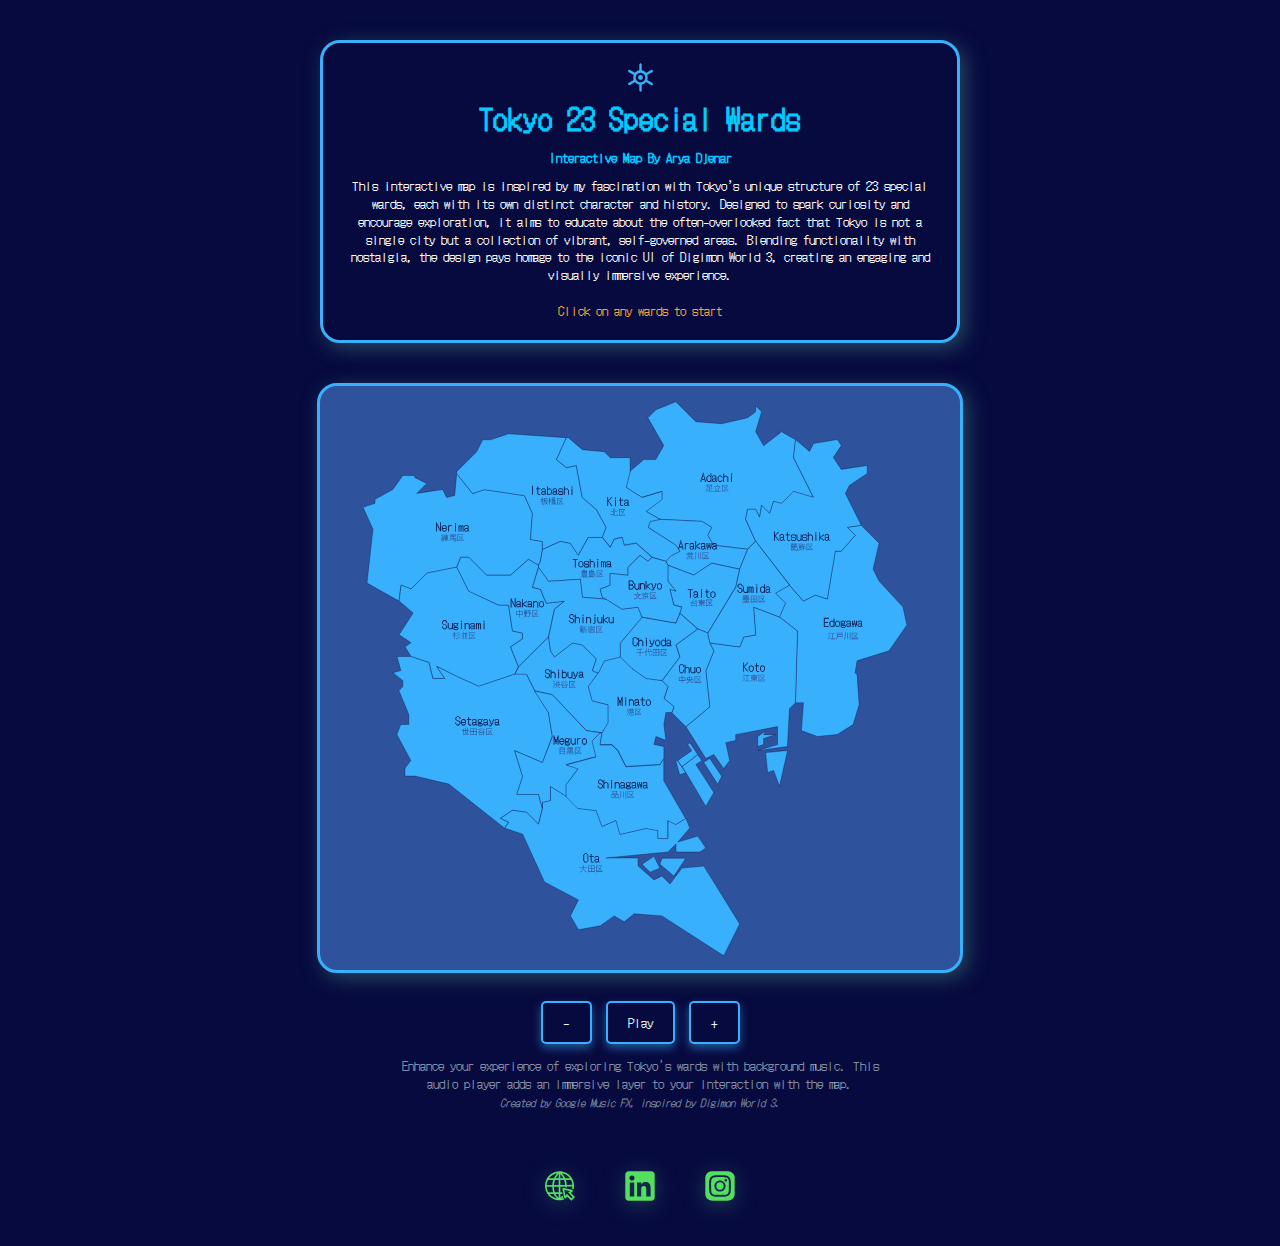
==== commit 6731cec1: "Update index.html" ====
--- a/index.html
+++ b/index.html
@@ -359,16 +359,16 @@
 </div>
   <footer id="social-footer">
     <a href="https://aryadjenar.cargo.site" target="_blank">
-      <img src="icons/website-logo.svg" alt="Website Logo" class="social-icon">
+      <img src="Icons/website-logo.svg" alt="Website Logo" class="social-icon">
     </a>
     <a href="https://www.linkedin.com/in/arya-djenar-051a69196/" target="_blank">
-      <img src="icons/linkedin-logo.svg" alt="LinkedIn Logo" class="social-icon">
+      <img src="Icons/linkedin-logo.svg" alt="LinkedIn Logo" class="social-icon">
     </a>
     <a href="https://www.instagram.com/djenarya/" target="_blank">
       <img src="Icons/Instagram-logo.svg" alt="Instagram Logo" class="social-icon">
     </a>
     <!-- BGM Audio -->
-<audio id="bgm-audio" src="sound fx/23Wards_BGM.wav" loop></audio>
+<audio id="Bgm-audio" src="sound fx/23Wards_BGM.wav" loop></audio>
 <div id="info-box">
 <div class="header">
 <!-- Placeholder for flag -->
@@ -381,4 +381,4 @@
 <script src="Tokyowards.js"></script>
   </footer>
 </body>
-</html>+</html>
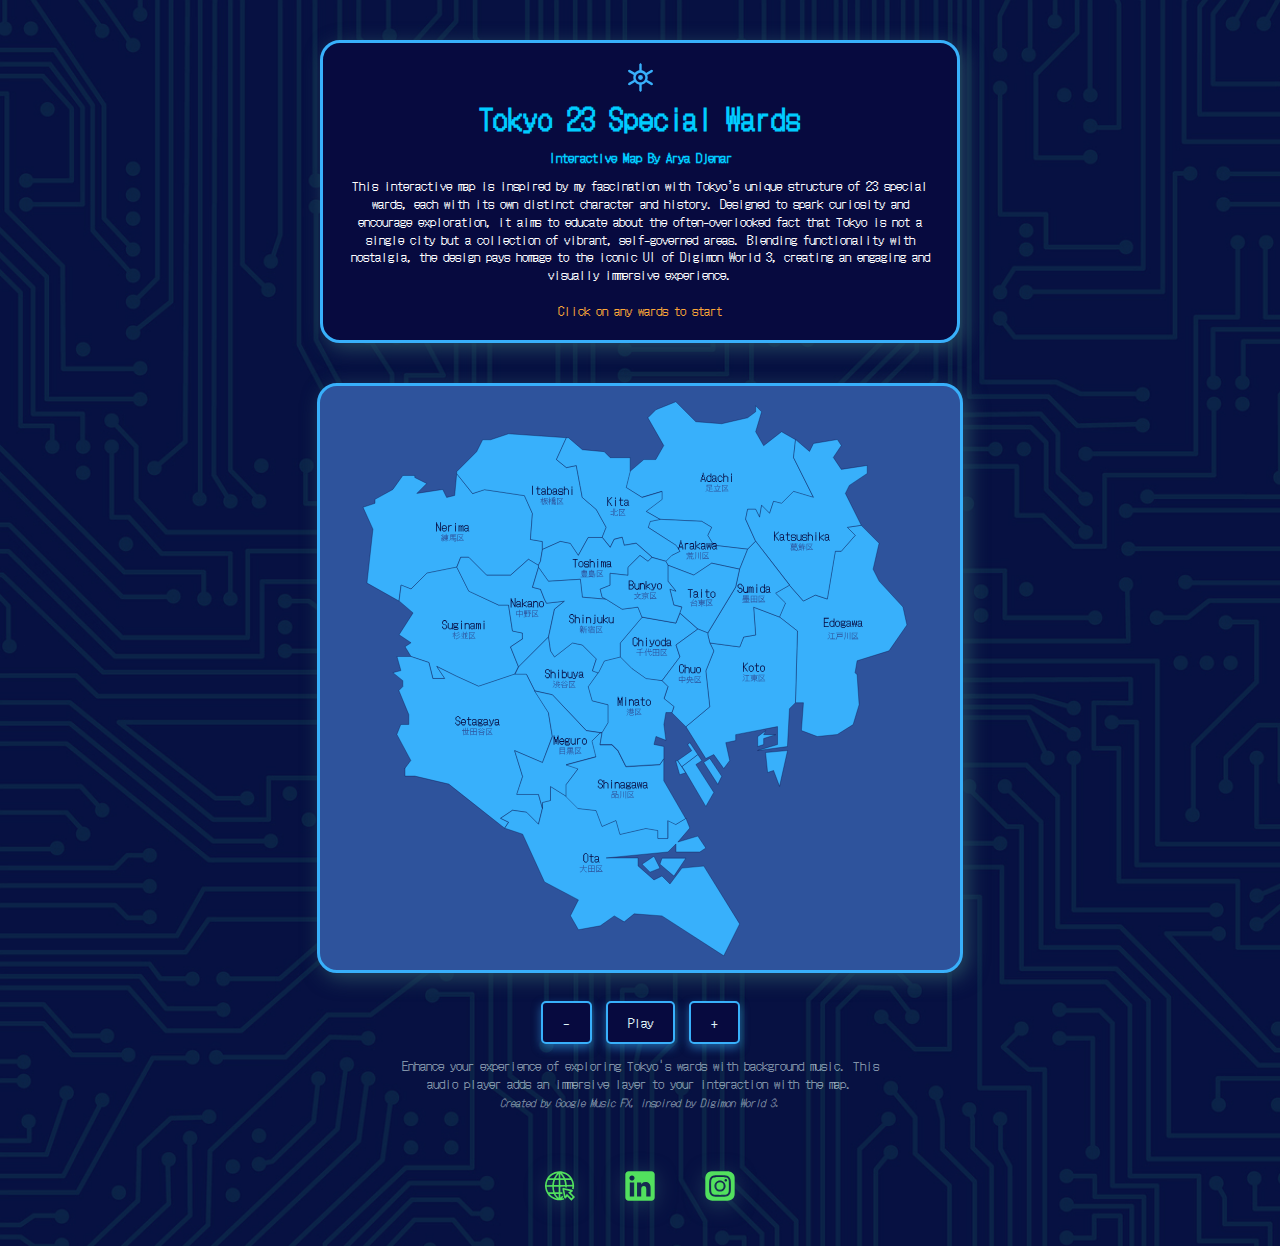
==== commit c93918ba: "Update index.html" ====
--- a/index.html
+++ b/index.html
@@ -368,7 +368,7 @@
       <img src="Icons/Instagram-logo.svg" alt="Instagram Logo" class="social-icon">
     </a>
     <!-- BGM Audio -->
-<audio id="Bgm-audio" src="sound fx/23Wards_BGM.wav" loop></audio>
+<audio id="Bgm-audio" src="Sound fx/23Wards_BGM.wav" loop></audio>
 <div id="info-box">
 <div class="header">
 <!-- Placeholder for flag -->
--- a/Tokyowards.css
+++ b/Tokyowards.css
@@ -1,5 +1,5 @@
 body {
-  background-image: url('circuit-bg.jpg'); /* Path to your image */
+  background-image: url('Circuit-BG.jpg'); /* Path to your image */
   background-repeat: repeat; /* Ensures the image tiles */
   background-size: 2000px; /* Keeps the original size of the image */
   background-position: top left; /* Starts tiling from the top-left corner */
@@ -276,4 +276,4 @@
 .social-icon:hover {
   transform: scale(1.2); /* Slight zoom on hover */
   filter: drop-shadow(0 6px 15px #38B0FB); /* Brighter glow on hover */
-}+}
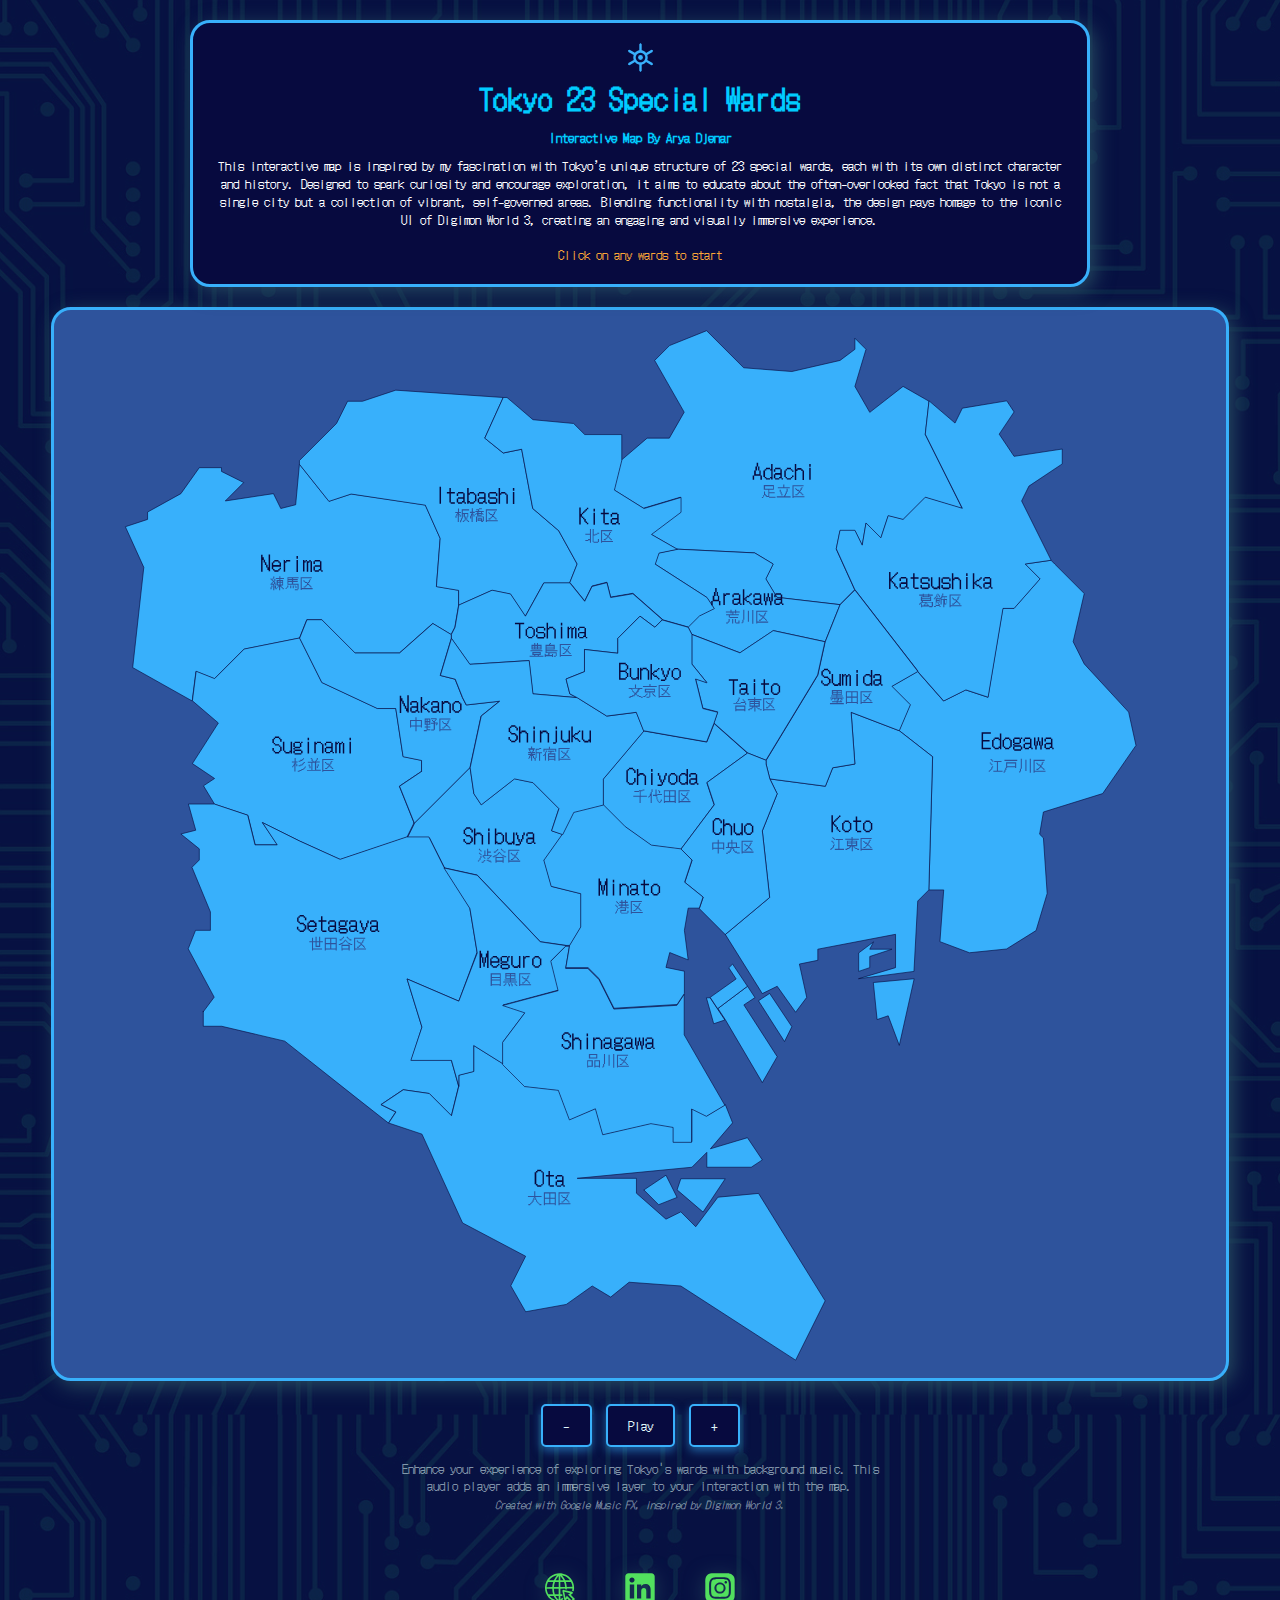
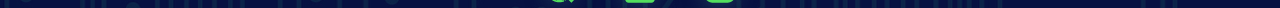
==== commit af31f830: "Update index.html" ====
--- a/index.html
+++ b/index.html
@@ -353,7 +353,7 @@
     <p id="audio-intro">
     Enhance your experience of exploring Tokyo's wards with background music. 
     This audio player adds an immersive layer to your interaction with the map. 
-    <small><i><br>Created by Google Music FX, inspired by Digimon World 3.</small></i>
+    <small><i><br>Created with Google Music FX, inspired by Digimon World 3.</small></i>
   </p>
 
 </div>
@@ -368,7 +368,7 @@
       <img src="Icons/Instagram-logo.svg" alt="Instagram Logo" class="social-icon">
     </a>
     <!-- BGM Audio -->
-<audio id="Bgm-audio" src="Sound fx/23Wards_BGM.wav" loop></audio>
+<audio id="Bgm-audio" src="Sound fx/23Wards_BGM.mp3" loop></audio>
 <div id="info-box">
 <div class="header">
 <!-- Placeholder for flag -->
--- a/Tokyowards.css
+++ b/Tokyowards.css
@@ -1,40 +1,43 @@
+/* Global Styling */
 body {
   background-image: url('Circuit-BG.jpg'); /* Path to your image */
   background-repeat: repeat; /* Ensures the image tiles */
   background-size: 2000px; /* Keeps the original size of the image */
   background-position: top left; /* Starts tiling from the top-left corner */
   margin: 0; /* Removes default browser margins */
-}
-body {
-  padding-top: 20px;
-  padding-bottom: 20px;
-}
+  padding: 0; /* Resets default padding */
+  font-family: 'DotGothic16', sans-serif;
+  color: #e0f7fa; /* Light cyan for text */
+  background-color: #070a3f; /* Navy blue background for consistency */
+}
+
 /* Intro Section Styling */
 #intro-section {
   position: relative;
-  width: 50%; /* Matches the map's width */
-  margin: 20px auto 20px; /* Centers the intro section and adds spacing below */
+  width: 85%; /* Matches the map's width */
+  margin: 20px auto; /* Centers the intro section */
   background-color: #070A3F; /* Same background as the map box */
   padding: 20px; /* Consistent padding */
   text-align: center; /* Center align the content */
   border: 3.5px solid #38B0FB; /* Bright electric blue border */
   box-shadow: 5px 5px 20px #264a60; /* Glow effect matches map box */
   border-radius: 20px; /* Rounded corners consistent with the map box */
-  max-width: 700px; /* Aligns intro width to map container */
+  max-width: 900px; /* Aligns intro width to map container */
   box-sizing: border-box; /* Includes padding and border in the width calculation */
 }
-
 
 #map-title {
   font-size: 1.8rem; /* Adjusted font size for better visibility */
   color: #00ccff; /* Neon glow color */
   margin: 0 0 10px; /* Margin spacing for the title */
 }
+
 #map-subtitle {
   font-size: 0.8rem; /* Adjusted font size for better visibility */
   color: #00ccff; /* Neon glow color */
-  margin: 0 0 10px; /* Margin spacing for the title */
-}
+  margin: 0 0 10px; /* Margin spacing for the subtitle */
+}
+
 #intro-paragraph {
   font-size: 0.8rem; /* Adjusted for readability */
   color: #ffffff; /* Light text for readability */
@@ -42,82 +45,54 @@
   max-width: 100%; /* Aligns with intro box */
   margin: 0 auto; /* Centers the paragraph */
 }
+
 #intro-paragraph2 {
   font-size: 0.8rem; /* Adjusted for readability */
-  color: #fba638; /* Light text for readability */
+  color: #fba638; /* Highlighted text */
   line-height: 1.4; /* Consistent line spacing */
   max-width: 100%; /* Aligns with intro box */
   margin: 0 auto; /* Centers the paragraph */
 }
-/* SVG Map Adjustments */
+
+/* SVG Map Styling */
 svg {
-  max-width: 50%; /* Matches intro section */
-  height: auto;
-  margin: 0 auto; /* Center-align map */
+  display: block; /* Ensures the map centers within the container */
+  width: 90%; /* Adjusts map width for better balance */
+  height: auto; /* Maintains aspect ratio */
+  margin: 0 auto; /* Centers the map */
   background-color: #2e539c; /* Slightly darker blue for the map background */
   border: 3.5px solid #38B0FB; /* Bright electric blue border */
   box-shadow: 5px 5px 20px #264a60; /* Glow effect */
-  padding: 10px;
-  border-radius: 20px;
-}
-
-
-/* SVG Map Adjustments */
+  padding: 10px; /* Adds padding inside the map box */
+  border-radius: 20px; /* Rounded edges */
+}
+
+/* SVG Map Container */
 #map {
-  margin-top: 20px; /* Space between intro and map */
-  display: block; /* Centers the map */
+  margin-top: 40px; /* Space between intro and map */
+  max-width: 600px; /* Limits map size on large screens */
+  width: 100%; /* Ensures responsiveness */
   margin-left: auto;
   margin-right: auto;
 }
 
-/* Body background for consistency */
-body {
-  background-color: #001f33; /* Navy blue Digimon-inspired background */
-}
-
-/* Adjusting SVG map to balance layout */
-#map {
-  margin-top: 180px; /* Adds space between the intro and map */
-  margin-left: auto;
-  margin-right: auto;
-  display: block; /* Centers the map */
-}
-
-/* Body background for consistency */
-body {
-  background-color: #001f33; /* Navy blue Digimon-inspired background */
-}
-
-body {
-  font-family: 'DotGothic16', sans-serif;
-  margin: 0;
-  background-color: #070a3f; /* Dark blue background for a digital look */
-  color: #e0f7fa; /* Light cyan for text to ensure readability */
-}
-
-#map-container {
-  text-align: center;
-  padding: 20px;
-}
-
-/*SVG styling*/
+/* Styling for map paths (wards) */
 path {
   fill: #38b0fb; /* Default blue fill for wards */
   stroke-width: 0.3px;
   transition: fill 0.5s ease, stroke 0.5s ease, stroke-width 0.3s ease, transform 0.3s ease;
 }
 
-/*Transition for svg path*/
 path:hover {
-  fill: #85d0ff; /* Blue fill on hover */
-  stroke: #070a3f; /* Blue stroke */
-  stroke-width: 0.3px; /* Thicker stroke on hover */
+  fill: #85d0ff; /* Lighter blue fill on hover */
+  stroke: #070a3f; /* Darker blue stroke */
+  stroke-width: 0.5px; /* Slightly thicker stroke on hover */
 }
 
 path.selected {
-  fill: #85d0ff; /* Blue fill for selected ward */
-  stroke: #070a3f; /* Strong blue stroke */
-  stroke-width: 0.3px; /* Thicker stroke for selected */
+  fill: #85d0ff; /* Highlight selected ward */
+  stroke: #070a3f; /* Darker blue stroke */
+  stroke-width: 0.5px; /* Slightly thicker stroke */
 }
 
 /* Styling for info box */
@@ -277,3 +252,27 @@
   transform: scale(1.2); /* Slight zoom on hover */
   filter: drop-shadow(0 6px 15px #38B0FB); /* Brighter glow on hover */
 }
+
+/* Default map styling */
+#map {
+  width: 100%; /* Ensure the map takes the full width of its container */
+  height: 400px; /* Set a reasonable default height */
+}
+
+/* Responsive Design for Smaller Screens */
+@media screen and (max-width: 600px) {
+  #intro-section {
+    width: 90%; /* Adjust intro width for smaller screens */
+    font-size: 0.9rem; /* Adjust font size */
+  }
+
+  #map {
+    width: 100%; /* Use full width */
+    margin-top: 20px; /* Adjust spacing */
+  }
+
+  svg {
+    padding: 5px; /* Reduce padding for smaller screens */
+    border-radius: 10px; /* Less rounded corners */
+  }
+}
